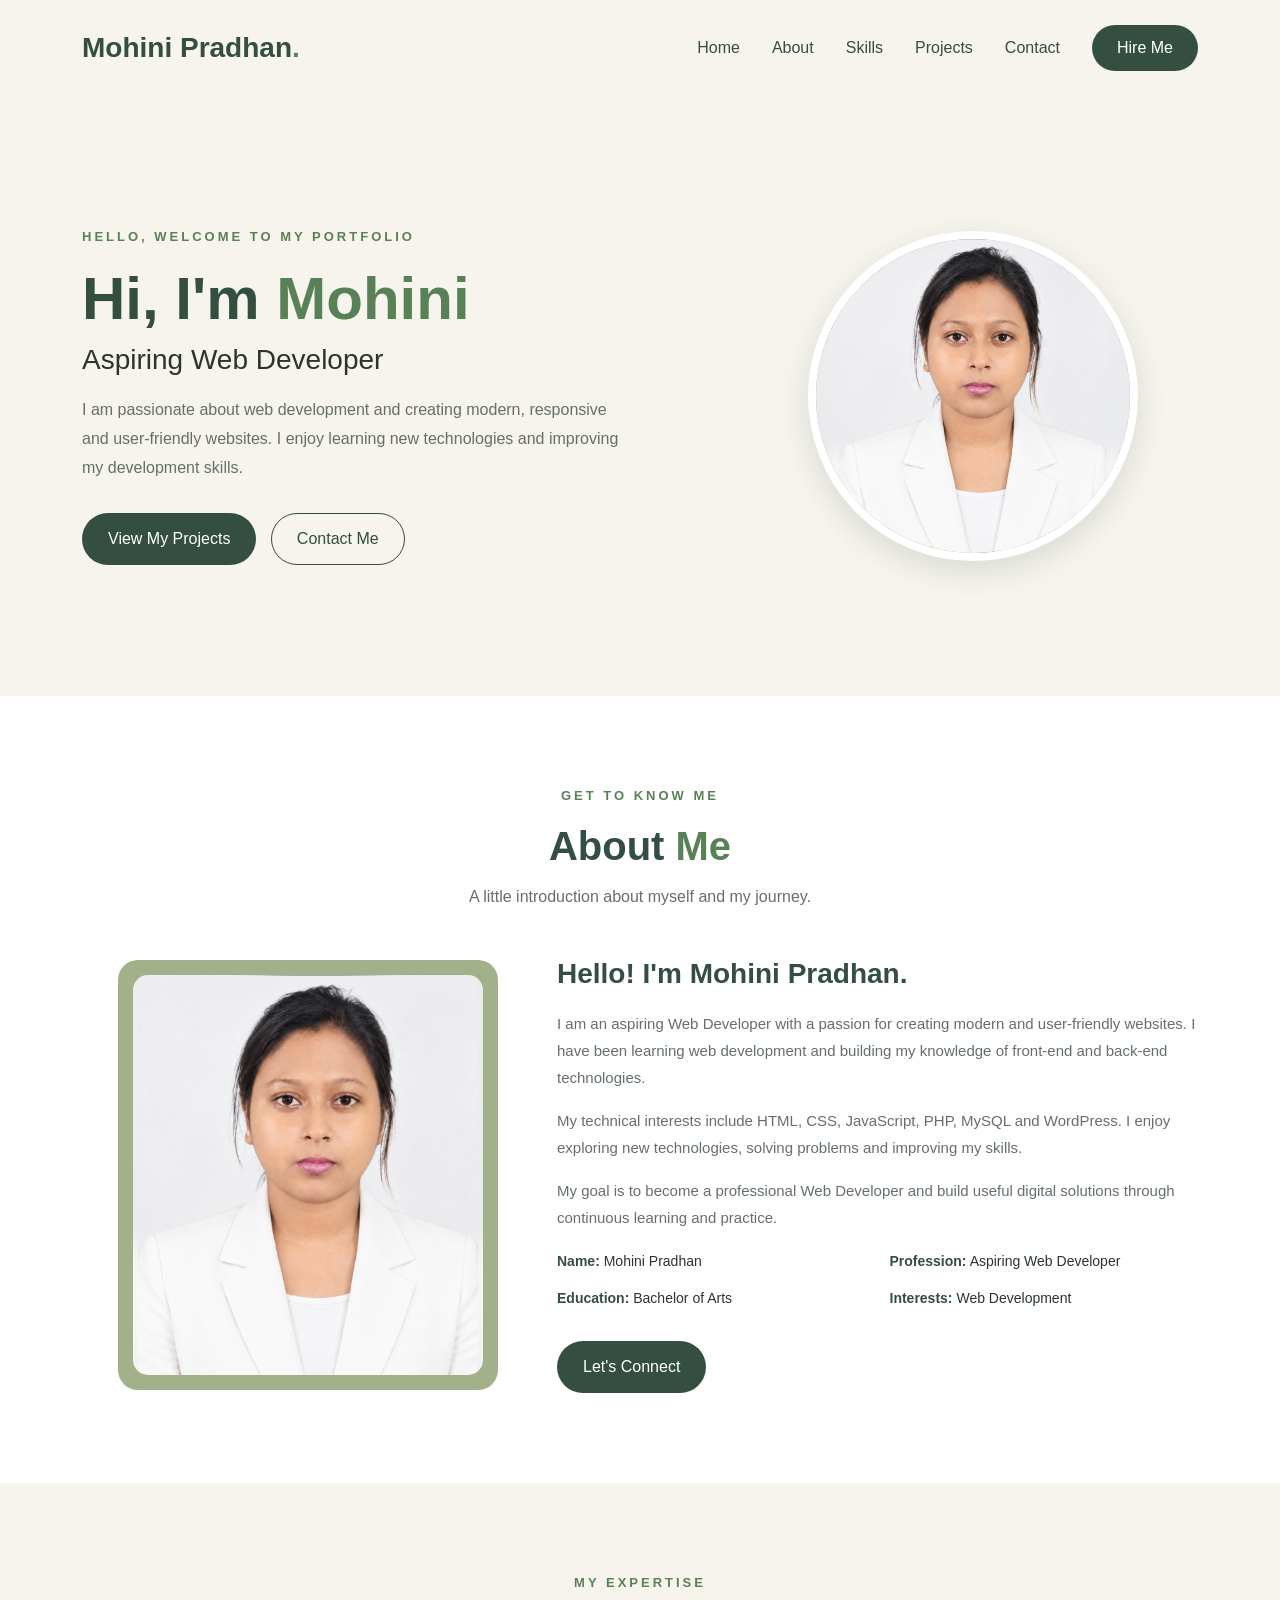
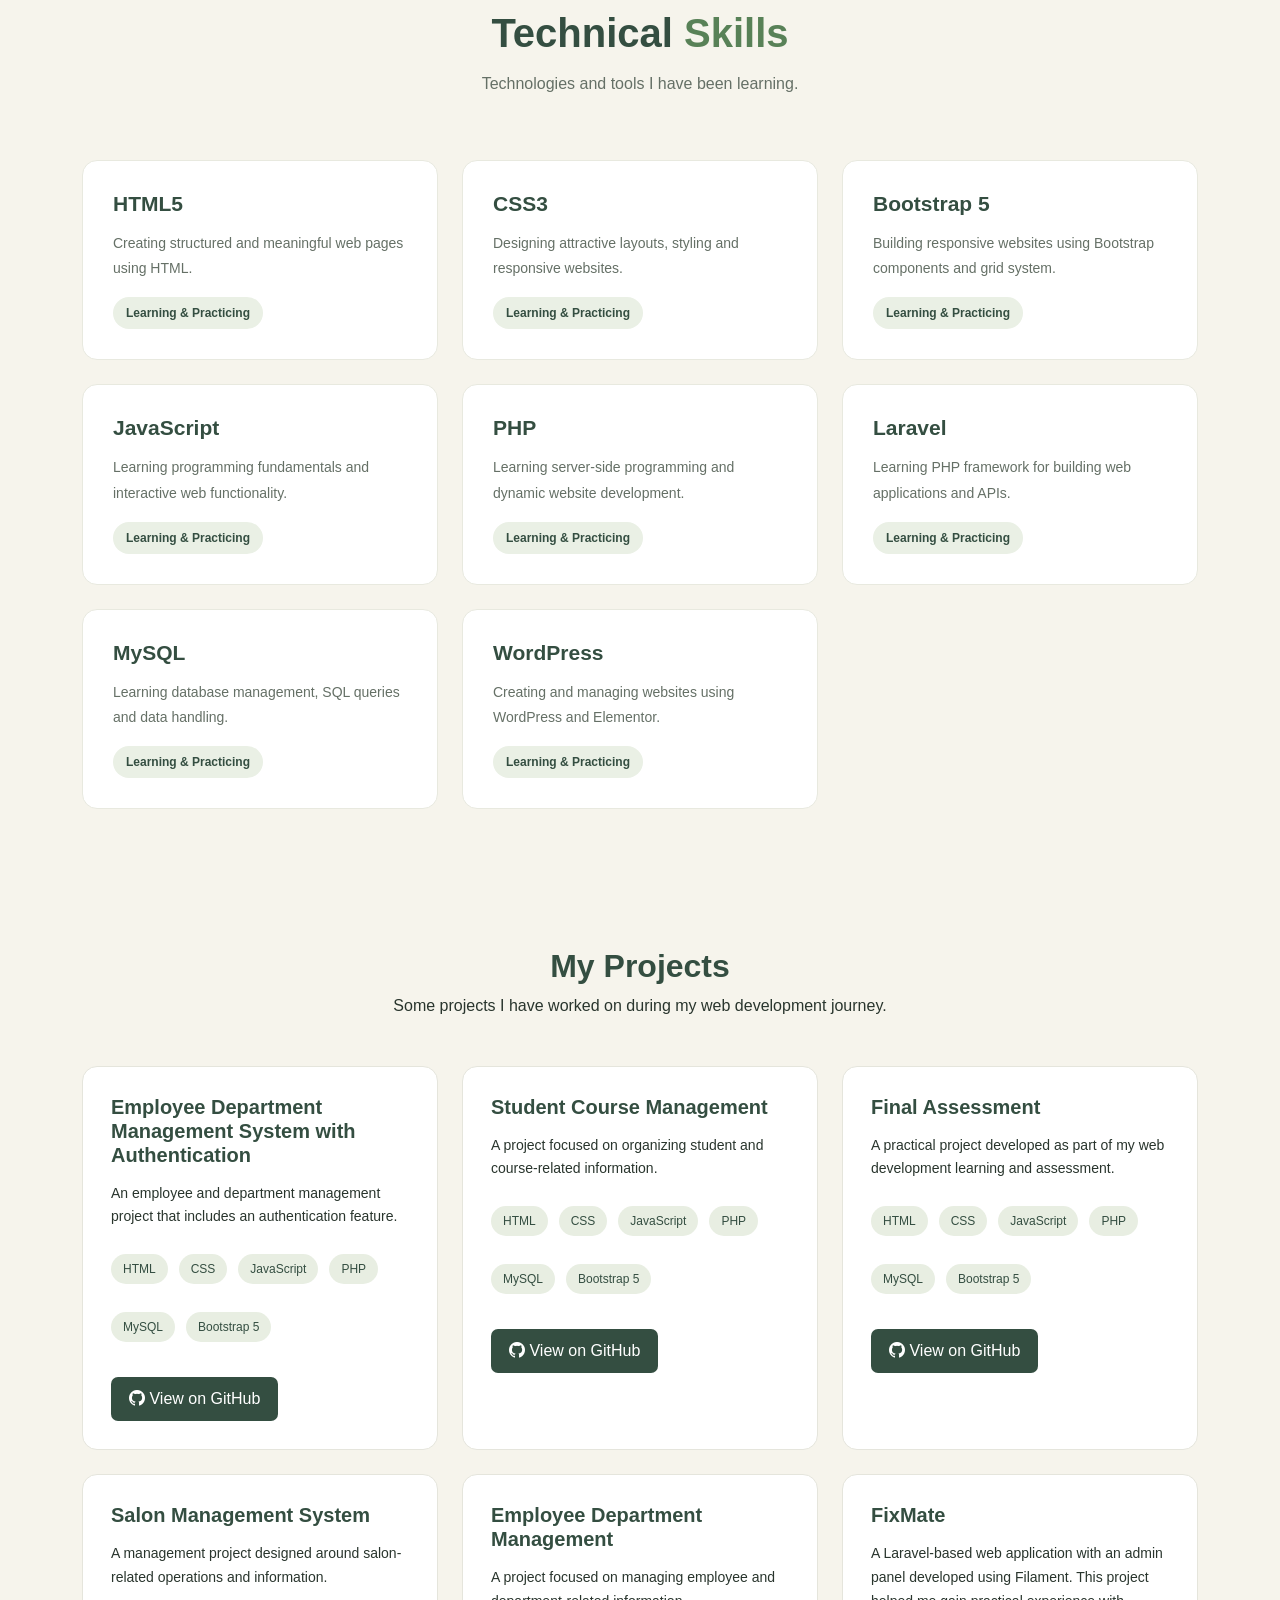
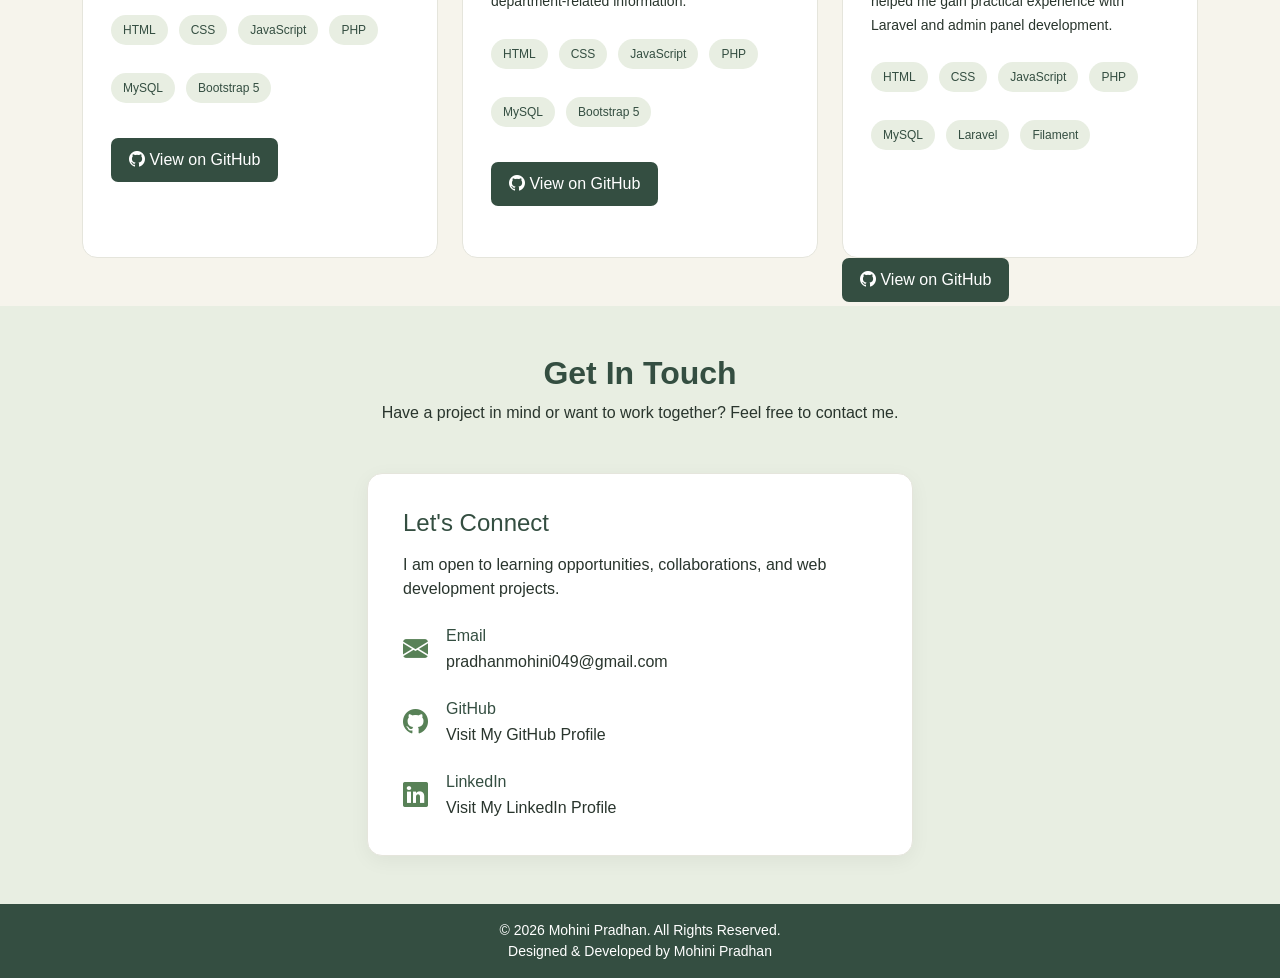
==== Mohini-Portfolio/index.html @ 72cde461 "Add files via upload" ====
<!DOCTYPE html>
<html lang="en">

    <head>
        <meta charset="UTF-8">
        <meta name="viewport" content="width=device-width, initial-scale=1.0">

        <title>Mohini | Web Developer Portfolio</title>

        <link rel="stylesheet" href="https://cdn.jsdelivr.net/npm/bootstrap-icons@1.11.3/font/bootstrap-icons.min.css">
        <link href="https://cdn.jsdelivr.net/npm/bootstrap@5.3.3/dist/css/bootstrap.min.css" rel="stylesheet">
        <link rel="stylesheet" href="style.css">
    </head>

    <body>        
        <!-- Navigation Bar -->
        <nav class="navbar navbar-expand-lg">
            <div class="container">

                <a class="navbar-brand fw-bold" href="#">
                    Mohini Pradhan<span>.</span>
                </a>

                <button class="navbar-toggler" type="button"
                    data-bs-toggle="collapse"
                    data-bs-target="#mainNavbar">

                    <span class="navbar-toggler-icon"></span>
                </button>

                <div class="collapse navbar-collapse" id="mainNavbar">

                    <ul class="navbar-nav ms-auto align-items-lg-center">

                        <li class="nav-item">
                            <a class="nav-link" href="#home">Home</a>
                        </li>

                        <li class="nav-item">
                            <a class="nav-link" href="#about">About</a>
                        </li>

                        <li class="nav-item">
                            <a class="nav-link" href="#skills">Skills</a>
                        </li>

                        <li class="nav-item">
                            <a class="nav-link" href="#projects">Projects</a>
                        </li>

                        <li class="nav-item">
                            <a class="nav-link" href="#contact">Contact</a>
                        </li>

                        <li class="nav-item ms-lg-3">
                            <a href="#contact" class="btn contact-btn">
                                Hire Me
                            </a>
                        </li>

                    </ul>
                </div>
            </div>
        </nav>
        <!-- Home Section -->
        <section class="hero-section" id="home">

            <div class="container">
                <div class="row align-items-center">

                    <!-- Left Content -->
                    <div class="col-lg-7 hero-content">

                        <p class="hero-subtitle">
                            HELLO, WELCOME TO MY PORTFOLIO
                        </p>

                        <h1>
                            Hi, I'm <span>Mohini</span>
                        </h1>

                        <h2>Aspiring Web Developer</h2>

                        <p class="hero-description">
                            I am passionate about web development
                            and creating modern, responsive and
                            user-friendly websites.

                            I enjoy learning new technologies
                            and improving my development skills.
                        </p>

                        <div class="hero-buttons">

                            <a href="#projects" class="btn primary-btn">
                                View My Projects
                            </a>

                            <a href="#contact" class="btn secondary-btn">
                                Contact Me
                            </a>

                        </div>

                    </div>
                    <!-- Right Profile Image -->
                    <div class="col-lg-5 text-center">

                        <div class="profile-image-wrapper">

                            <img src="image/profile.jpg"
                                alt="Mohini's Profile Photo"
                                class="profile-image">

                        </div>

                    </div>

                </div>
            </div>

        </section>


        <!-- About Me Section -->
        <section class="about-section" id="about">

            <div class="container">

                <!-- Section Heading -->
                <div class="section-heading text-center">

                    <p class="section-subtitle">GET TO KNOW ME</p>

                    <h2>About <span>Me</span></h2>

                    <p>
                        A little introduction about myself and my journey.
                    </p>

                </div>


                <div class="row align-items-center mt-5">

                    <!-- About Image -->
                    <div class="col-lg-5 mb-4 mb-lg-0">

                        <div class="about-image-box">

                            <img src="image/profile.jpg"
                                alt="Mohini"
                                class="img-fluid about-image">

                        </div>

                    </div>


                    <!-- About Content -->
                    <div class="col-lg-7">

                        <h3>Hello! I'm Mohini Pradhan.</h3>

                        <p class="about-description">

                            I am an aspiring Web Developer with a passion
                            for creating modern and user-friendly websites.

                            I have been learning web development and
                            building my knowledge of front-end and
                            back-end technologies.

                        </p>

                        <p class="about-description">

                            My technical interests include HTML, CSS,
                            JavaScript, PHP, MySQL and WordPress.

                            I enjoy exploring new technologies,
                            solving problems and improving my skills.

                        </p>

                        <p class="about-description">

                            My goal is to become a professional Web
                            Developer and build useful digital solutions
                            through continuous learning and practice.

                        </p>


                        <!-- Personal Information -->
                        <div class="row personal-info">

                            <div class="col-sm-6">
                                <p><strong>Name:</strong> Mohini Pradhan</p>
                            </div>

                            <div class="col-sm-6">
                                <p><strong>Profession:</strong> Aspiring Web Developer</p>
                            </div>

                            <div class="col-sm-6">
                                <p><strong>Education:</strong> Bachelor of Arts</p>
                            </div>

                            <div class="col-sm-6">
                                <p><strong>Interests:</strong> Web Development</p>
                            </div>

                        </div>

                        <a href="#contact" class="btn primary-btn mt-3">
                            Let's Connect
                        </a>

                    </div>

                </div>

            </div>

        </section>


        <!-- Skills Section -->
        <section class="skills-section" id="skills">

            <div class="container">

                <div class="section-heading text-center">

                    <p class="section-subtitle">MY EXPERTISE</p>

                    <h2>Technical <span>Skills</span></h2>

                    <p>
                        Technologies and tools I have been learning.
                    </p>

                </div>


                <div class="row g-4 mt-4">

                    <!-- HTML -->
                    <div class="col-md-6 col-lg-4">

                        <div class="skill-card">

                            <h4>HTML5</h4>

                            <p>
                                Creating structured and meaningful
                                web pages using HTML.
                            </p>

                            <span class="skill-level">Learning & Practicing</span>

                        </div>

                    </div>


                    <!-- CSS -->
                    <div class="col-md-6 col-lg-4">

                        <div class="skill-card">

                            <h4>CSS3</h4>

                            <p>
                                Designing attractive layouts,
                                styling and responsive websites.
                            </p>

                            <span class="skill-level">Learning & Practicing</span>

                        </div>

                    </div>


                    <!-- Bootstrap -->
                    <div class="col-md-6 col-lg-4">

                        <div class="skill-card">

                            <h4>Bootstrap 5</h4>

                            <p>
                                Building responsive websites using
                                Bootstrap components and grid system.
                            </p>

                            <span class="skill-level">Learning & Practicing</span>

                        </div>

                    </div>


                    <!-- JavaScript -->
                    <div class="col-md-6 col-lg-4">

                        <div class="skill-card">

                            <h4>JavaScript</h4>

                            <p>
                                Learning programming fundamentals
                                and interactive web functionality.
                            </p>

                            <span class="skill-level">Learning & Practicing</span>

                        </div>

                    </div>


                    <!-- PHP -->
                    <div class="col-md-6 col-lg-4">

                        <div class="skill-card">

                            <h4>PHP</h4>

                            <p>
                                Learning server-side programming
                                and dynamic website development.
                            </p>

                            <span class="skill-level">Learning & Practicing</span>

                        </div>

                    </div>

                    <div class="col-md-6 col-lg-4">

                        <div class="skill-card">

                            <h4>Laravel</h4>

                            <p>
                                Learning PHP framework for building
                                web applications and APIs.
                            </p>

                            <span class="skill-level">Learning & Practicing</span>

                        </div>

                    </div>


                    <!-- MySQL -->
                    <div class="col-md-6 col-lg-4">

                        <div class="skill-card">

                            <h4>MySQL</h4>

                            <p>
                                Learning database management,
                                SQL queries and data handling.
                            </p>

                            <span class="skill-level">Learning & Practicing</span>

                        </div>

                    </div>


                    <!-- WordPress -->
                    <div class="col-md-6 col-lg-4">

                        <div class="skill-card">

                            <h4>WordPress</h4>

                            <p>
                                Creating and managing websites
                                using WordPress and Elementor.
                            </p>

                            <span class="skill-level">Learning & Practicing</span>

                        </div>

                    </div>

                </div>

            </div>

        </section>
        
        <!-- Projects Section -->
        <section id="projects" class="projects-section py-5">
            <div class="container">

                <div class="text-center mb-5">
                    <h2>My Projects</h2>
                    <p>Some projects I have worked on during my web development journey.</p>
                </div>

                <div class="row g-4">

                    <!-- Project 1 -->
                    <div class="col-lg-4 col-md-6">
                        <div class="project-card">
                            <h4>Employee Department Management System with Authentication</h4>
                            <p>
                                An employee and department management project
                                that includes an authentication feature.
                            </p>
                            <div class="project-tags">
                                <span>HTML</span>
                                <span>CSS</span>
                                <span>JavaScript</span>
                                <span>PHP</span>
                                <span>MySQL</span>
                                <span>Bootstrap 5</span>
                            </div>
                            <a href="https://github.com/Mohini-Pradhan/My-Projects/tree/main/Employee-Department-Management-System-with-Authentication"
                            target="_blank" rel="noopener noreferrer"
                            class="github-btn">
                                <i class="bi bi-github"></i> View on GitHub
                            </a>
                        </div>
                    </div>

                    <!-- Project 2 -->
                    <div class="col-lg-4 col-md-6">
                        <div class="project-card">
                            <h4>Student Course Management</h4>
                            <p>
                                A project focused on organizing student
                                and course-related information.
                            </p>
                            <div class="project-tags">
                                <span>HTML</span>
                                <span>CSS</span>
                                <span>JavaScript</span>
                                <span>PHP</span>
                                <span>MySQL</span>
                                <span>Bootstrap 5</span>
                            </div>
                            <a href="https://github.com/Mohini-Pradhan/My-Projects/tree/main/student_course_management"
                            target="_blank" rel="noopener noreferrer"
                            class="github-btn">
                                <i class="bi bi-github"></i> View on GitHub
                            </a>
                        </div>
                    </div>                    

                    <!-- Project 3 -->
                    <div class="col-lg-4 col-md-6">
                        <div class="project-card">
                            <h4>Final Assessment</h4>
                            <p>
                                A practical project developed as part of
                                my web development learning and assessment.
                            </p>
                            <div class="project-tags">
                                <span>HTML</span>
                                <span>CSS</span>
                                <span>JavaScript</span>
                                <span>PHP</span>
                                <span>MySQL</span>
                                <span>Bootstrap 5</span>
                            </div>
                            <a href="https://github.com/Mohini-Pradhan/My-Projects/tree/main/final-assessment"
                            target="_blank" rel="noopener noreferrer"
                            class="github-btn">
                                <i class="bi bi-github"></i> View on GitHub
                            </a>
                        </div>
                    </div>

                    <!-- Project 4 -->
                    <div class="col-lg-4 col-md-6">
                        <div class="project-card">
                            <h4>Salon Management System</h4>
                            <p>
                                A management project designed around
                                salon-related operations and information.
                            </p>
                            <div class="project-tags">
                                <span>HTML</span>
                                <span>CSS</span>
                                <span>JavaScript</span>
                                <span>PHP</span>
                                <span>MySQL</span>
                                <span>Bootstrap 5</span>
                            </div>
                            <a href="https://github.com/Mohini-Pradhan/My-Projects/tree/main/salon-management"
                            target="_blank" rel="noopener noreferrer"
                            class="github-btn">
                                <i class="bi bi-github"></i> View on GitHub
                            </a>
                        </div>
                    </div>

                    <!-- Project 5 -->
                    <div class="col-lg-4 col-md-6">
                        <div class="project-card">
                            <h4>Employee Department Management</h4>
                            <p>
                                A project focused on managing employee and
                                department-related information.
                            </p>
                            <div class="project-tags">
                                <span>HTML</span>
                                <span>CSS</span>
                                <span>JavaScript</span>
                                <span>PHP</span>
                                <span>MySQL</span>
                                <span>Bootstrap 5</span>
                            </div>
                            <a href="https://github.com/Mohini-Pradhan/My-Projects/tree/main/employee_department_management"
                            target="_blank" rel="noopener noreferrer"
                            class="github-btn">
                                <i class="bi bi-github"></i> View on GitHub
                            </a>
                        </div>
                    </div>

                    <!-- Project 6 -->
                    <div class="col-lg-4 col-md-6">
                        <div class="project-card">
                            <h4>FixMate</h4>
                            <p>
                                A Laravel-based web application with an admin panel
                                developed using Filament. This project helped me
                                gain practical experience with Laravel and admin
                                panel development.
                            </p>
                            <div class="project-tags">
                                <span>HTML</span>
                                <span>CSS</span>
                                <span>JavaScript</span>
                                <span>PHP</span>
                                <span>MySQL</span>
                                <span>Laravel</span>
                                <span>Filament</span>
                            </div>
                            </div>
                            <a href="https://github.com/Mohini-Pradhan/FixMate"
                            target="_blank" rel="noopener noreferrer"
                            class="github-btn">
                                <i class="bi bi-github"></i> View on GitHub
                            </a>
                        </div>
                    </div>

                </div>
            </div>
        </section>

        <!-- Contact Section -->
        <section id="contact" class="contact-section py-5">

            <div class="container">

                <div class="text-center mb-5">
                    <h2>Get In Touch</h2>
                    <p>
                        Have a project in mind or want to work together?
                        Feel free to contact me.
                    </p>
                </div>

                <div class="row justify-content-center">

                    <div class="col-lg-6 col-md-8">

                        <div class="contact-card">

                            <h4>Let's Connect</h4>

                            <p>
                                I am open to learning opportunities,
                                collaborations, and web development projects.
                            </p>

                            <!-- Email -->
                            <div class="contact-item">
                                <i class="bi bi-envelope-fill"></i>
                                <div>
                                    <h6>Email</h6>
                                    <a href="https://mail.google.com/mail/?view=cm&fs=1&to=pradhanmohini049@gmail.com" target="_blank">
                                        pradhanmohini049@gmail.com
                                    </a>
                                </div>
                            </div>  

                            <!-- GitHub -->
                            <div class="contact-item">
                                <i class="bi bi-github"></i>
                                <div>
                                    <h6>GitHub</h6>
                                    <a href="https://github.com/Mohini-Pradhan"
                                    target="_blank" rel="noopener noreferrer">
                                        Visit My GitHub Profile
                                    </a>
                                </div>
                            </div>

                            <!-- LinkedIn -->
                            <div class="contact-item">
                                <i class="bi bi-linkedin"></i>
                                <div>
                                    <h6>LinkedIn</h6>
                                    <a href="https://www.linkedin.com/in/mohini-pradhan-4b2a40250/"
                                    target="_blank" rel="noopener noreferrer">
                                        Visit My LinkedIn Profile
                                    </a>
                                </div>
                            </div>

                        </div>

                    </div>

                </div>
            </div>

        </section>

        
        <!-- Footer -->
        <footer class="footer-section text-center py-3">
            <p class="mb-0">
                © 2026 Mohini Pradhan. All Rights Reserved.
            </p>
            <p class="mb-0">
                Designed & Developed by Mohini Pradhan
            </p>
        </footer>

         <script src="https://cdn.jsdelivr.net/npm/bootstrap@5.3.3/dist/js/bootstrap.bundle.min.js"></script>
    </body>
</html>
---- Mohini-Portfolio/style.css ----
:root {
    --ivory: #F6F4EC;
    --sage: #A3B18A;
    --green: #588157;
    --forest: #344E41;
    --white: #FFFFFF;
    --text: #29352D;
}

* {
    margin: 0;
    padding: 0;
    box-sizing: border-box;
}

body {
    background-color: var(--ivory);
    color: var(--text);
    font-family: Arial, sans-serif;
}


/* Navbar */

.navbar {
    background-color: var(--ivory);
    padding: 22px 0;
}

.navbar-brand {
    color: var(--forest);
    font-size: 28px;
}

.navbar-brand span {
    color: var(--green);
}

.nav-link {
    color: var(--forest);
    font-weight: 500;
    margin: 0 8px;
}

.nav-link:hover {
    color: var(--green);
}

.contact-btn {
    background-color: var(--forest);
    color: white;
    border-radius: 30px;
    padding: 10px 24px;
}

.contact-btn:hover {
    background-color: var(--green);
    color: white;
}


/* Hero Section */

.hero-section {
    padding: 100px 0;
    min-height: 600px;
    display: flex;
    align-items: center;
}

.hero-subtitle {
    color: var(--green);
    letter-spacing: 3px;
    font-size: 13px;
    font-weight: bold;
}

.hero-content h1 {
    font-size: 60px;
    font-weight: 700;
    color: var(--forest);
}

.hero-content h1 span {
    color: var(--green);
}

.hero-content h2 {
    font-size: 28px;
    margin-bottom: 20px;
}

.hero-description {
    color: #657066;
    font-size: 16px;
    line-height: 1.8;
    max-width: 550px;
}


/* Hero Buttons */

.hero-buttons {
    margin-top: 30px;
}

.primary-btn {
    background-color: var(--forest);
    color: white;
    border-radius: 30px;
    padding: 13px 25px;
    margin-right: 10px;
}

.primary-btn:hover {
    background-color: var(--green);
    color: white;
}

.secondary-btn {
    border: 1px solid var(--forest);
    color: var(--forest);
    border-radius: 30px;
    padding: 13px 25px;
}

.secondary-btn:hover {
    background-color: var(--sage);
    color: var(--forest);
}


/* Profile Image */

.profile-image-wrapper {
    background-color: var(--sage);
    border-radius: 50%;
    width: 330px;
    height: 330px;
    margin: auto;
    overflow: hidden;
    border: 8px solid white;
    box-shadow: 0 10px 30px rgba(52, 78, 65, 0.15);
}

.profile-image {
    width: 100%;
    height: 100%;
    object-fit: cover;
}

@media (max-width: 991px) {

    .hero-section {
        padding: 60px 0;
        text-align: center;
    }

    .hero-content h1 {
        font-size: 42px;
    }

    .hero-description {
        margin: auto;
    }

    .profile-image-wrapper {
        margin-top: 50px;
        width: 260px;
        height: 260px;
    }
}


/* Common Section Heading */

.section-heading {
    margin-bottom: 40px;
}

.section-subtitle {
    color: var(--green);
    font-size: 13px;
    font-weight: bold;
    letter-spacing: 3px;
}

.section-heading h2 {
    color: var(--forest);
    font-size: 40px;
    font-weight: 700;
    margin-bottom: 15px;
}

.section-heading h2 span {
    color: var(--green);
}

.section-heading p:last-child {
    color: #657066;
}

.about-section {
    background-color: #FFFFFF;
    padding: 90px 0;
}

.about-image-box {
    background-color: var(--sage);
    padding: 15px;
    border-radius: 20px;
    max-width: 380px;
    margin: auto;
}

.about-image {
    width: 100%;
    height: 400px;
    object-fit: cover;
    border-radius: 15px;
}

.about-section h3 {
    color: var(--forest);
    font-size: 28px;
    font-weight: 700;
    margin-bottom: 20px;
}

.about-description {
    color: #657066;
    line-height: 1.8;
    font-size: 15px;
}

.personal-info {
    margin-top: 20px;
}

.personal-info p {
    color: var(--text);
    font-size: 14px;
}

.personal-info strong {
    color: var(--forest);
}


/* Skills Section */

.skills-section {
    background-color: var(--ivory);
    padding: 90px 0;
}


/* Skill Cards */

.skill-card {
    background-color: #FFFFFF;
    padding: 30px;
    height: 100%;
    border-radius: 15px;
    border: 1px solid #E8E9DF;
    transition: all 0.3s ease;
}

.skill-card:hover {
    transform: translateY(-8px);
    box-shadow: 0 10px 25px rgba(52, 78, 65, 0.10);
    border-color: var(--sage);
}

.skill-card h4 {
    color: var(--forest);
    font-size: 21px;
    font-weight: 700;
    margin-bottom: 15px;
}

.skill-card p {
    color: #657066;
    font-size: 14px;
    line-height: 1.8;
}

.skill-level {
    display: inline-block;
    background-color: #EAF0E5;
    color: var(--forest);
    padding: 7px 13px;
    border-radius: 20px;
    font-size: 12px;
    font-weight: 600;
}


/* Projects Section */

.projects-section {
    background-color: #FFFFFF;
    padding: 90px 0;
}

.project-card {
    background-color: var(--ivory);
    padding: 30px;
    border-radius: 15px;
    height: 100%;
    border: 1px solid #E8E9DF;
    transition: 0.3s ease;
}

.project-card:hover {
    transform: translateY(-7px);
    box-shadow: 0 10px 25px rgba(52, 78, 65, 0.10);
}

.project-card h4 {
    color: var(--forest);
    font-weight: 700;
}

.project-card p {
    color: #657066;
    line-height: 1.7;
    font-size: 14px;
}

.project-tags span {
    display: inline-block;
    background-color: #E5EBDD;
    color: var(--forest);
    padding: 6px 12px;
    border-radius: 20px;
    font-size: 12px;
    margin: 5px 3px 15px 0;
}

.github-btn {
    display: inline-block;
    background-color: var(--forest);
    color: white;
    padding: 10px 18px;
    text-decoration: none;
    border-radius: 25px;
    transition: 0.3s;
}

.github-btn:hover {
    background-color: var(--green);
    color: white;
}


/* Projects Section */
.projects-section {
    background-color: var(--ivory);
}

.projects-section h2 {
    color: var(--forest);
    font-weight: 700;
}

.project-card {
    height: 100%;
    padding: 28px;
    background-color: var(--white);
    border-radius: 15px;
    border: 1px solid #e5e5dc;
    transition: 0.3s ease;
}

.project-card:hover {
    transform: translateY(-7px);
    box-shadow: 0 10px 25px rgba(0, 0, 0, 0.08);
}

.project-card h4 {
    color: var(--forest);
    font-size: 20px;
    margin-bottom: 15px;
}

.project-card p {
    color: var(--text);
    line-height: 1.7;
}

.project-tags {
    display: flex;
    flex-wrap: wrap;
    gap: 8px;
    margin: 20px 0;
}

.project-tags span {
    background-color: #e8eee2;
    color: var(--forest);
    padding: 6px 12px;
    border-radius: 20px;
    font-size: 12px;
}

.github-btn {
    display: inline-block;
    background-color: var(--forest);
    color: white;
    padding: 10px 18px;
    border-radius: 7px;
    text-decoration: none;
    transition: 0.3s;
}

.github-btn:hover {
    background-color: var(--green);
    color: white;
}


/* Contact Section */
.contact-section {
    background-color: #e8eee2;
}

.contact-section h2 {
    color: var(--forest);
    font-weight: 700;
}

.contact-card {
    background-color: var(--white);
    padding: 35px;
    border-radius: 15px;
    border: 1px solid #e5e5dc;
    box-shadow: 0 5px 20px rgba(0, 0, 0, 0.05);
}

.contact-card h4 {
    color: var(--forest);
    margin-bottom: 15px;
}

.contact-item {
    display: flex;
    align-items: center;
    gap: 18px;
    margin-top: 25px;
}

.contact-item i {
    font-size: 25px;
    color: var(--green);
}

.contact-item h6 {
    color: var(--forest);
    margin-bottom: 5px;
}

.contact-item a {
    color: var(--text);
    text-decoration: none;
    word-break: break-word;
}

.contact-item a:hover {
    color: var(--green);
}

.footer-section {
    background-color: var(--forest);
    color: var(--white);
    font-size: 14px;
}
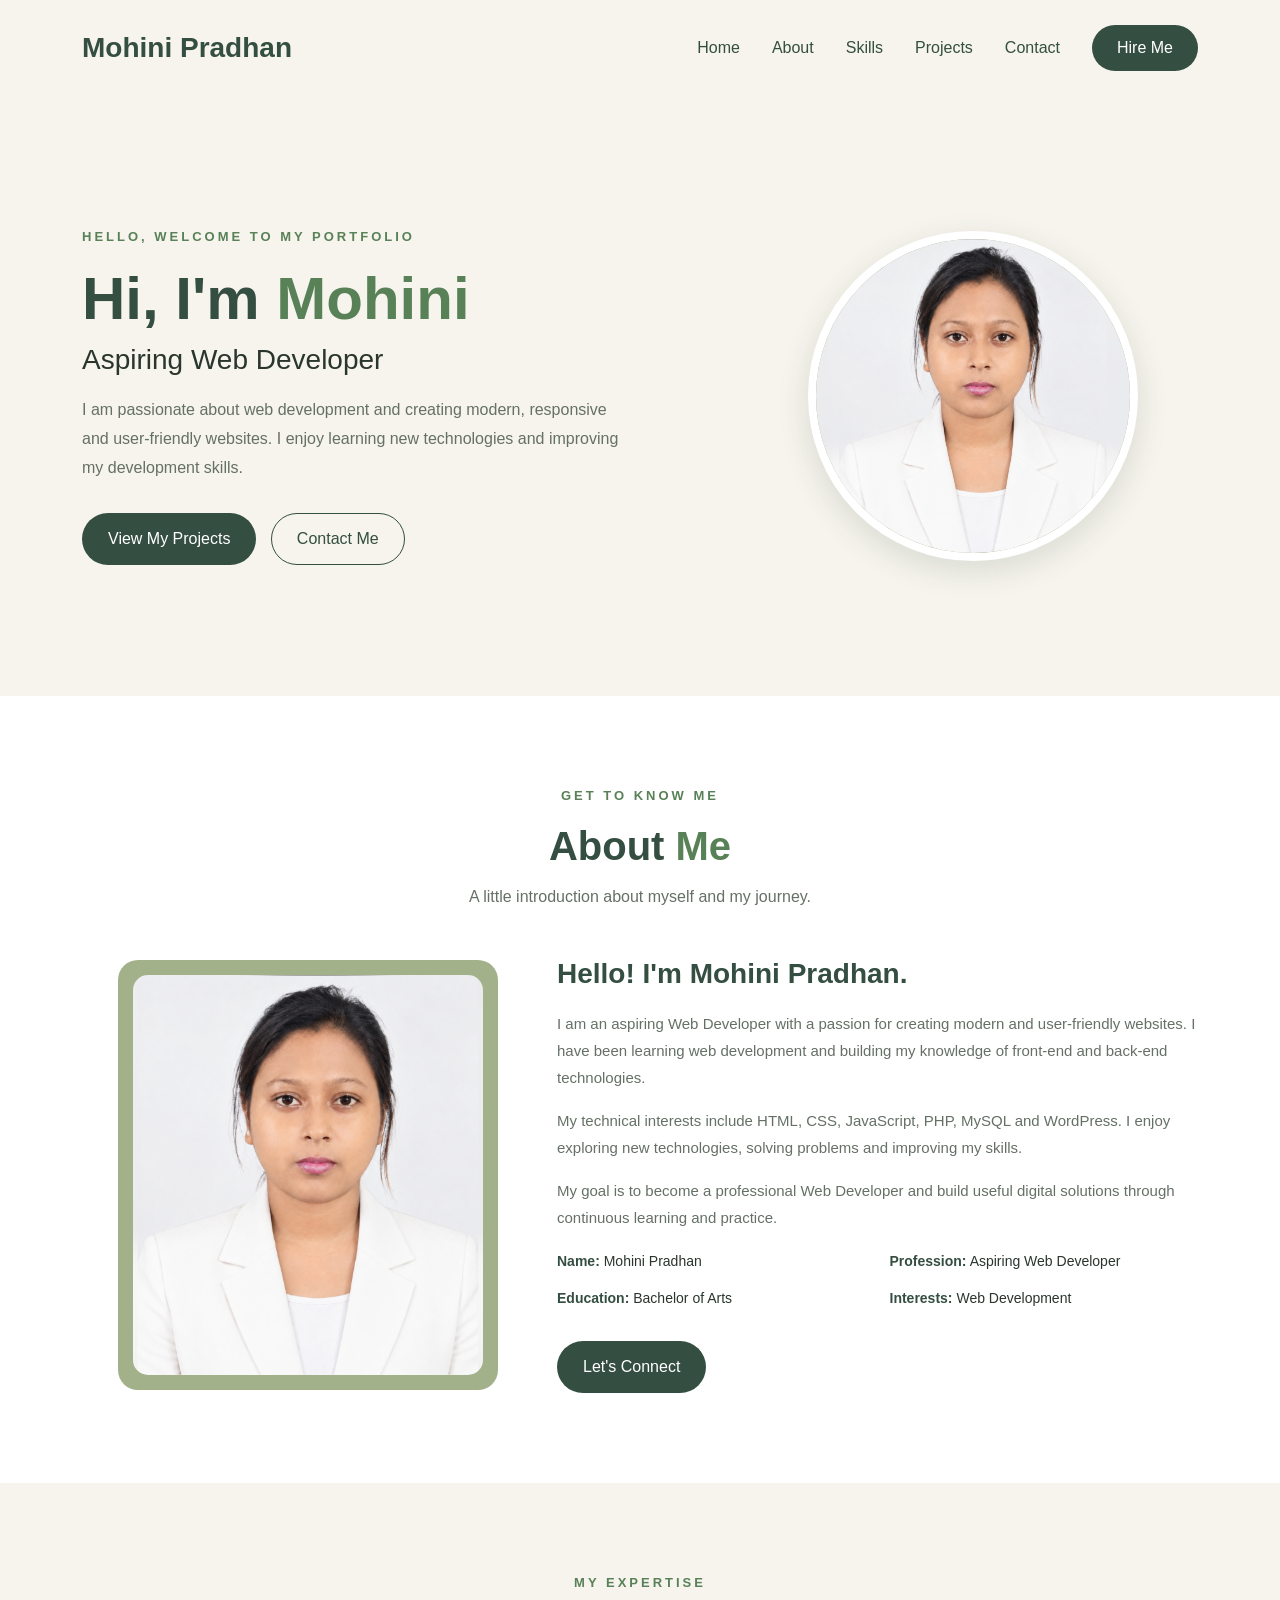
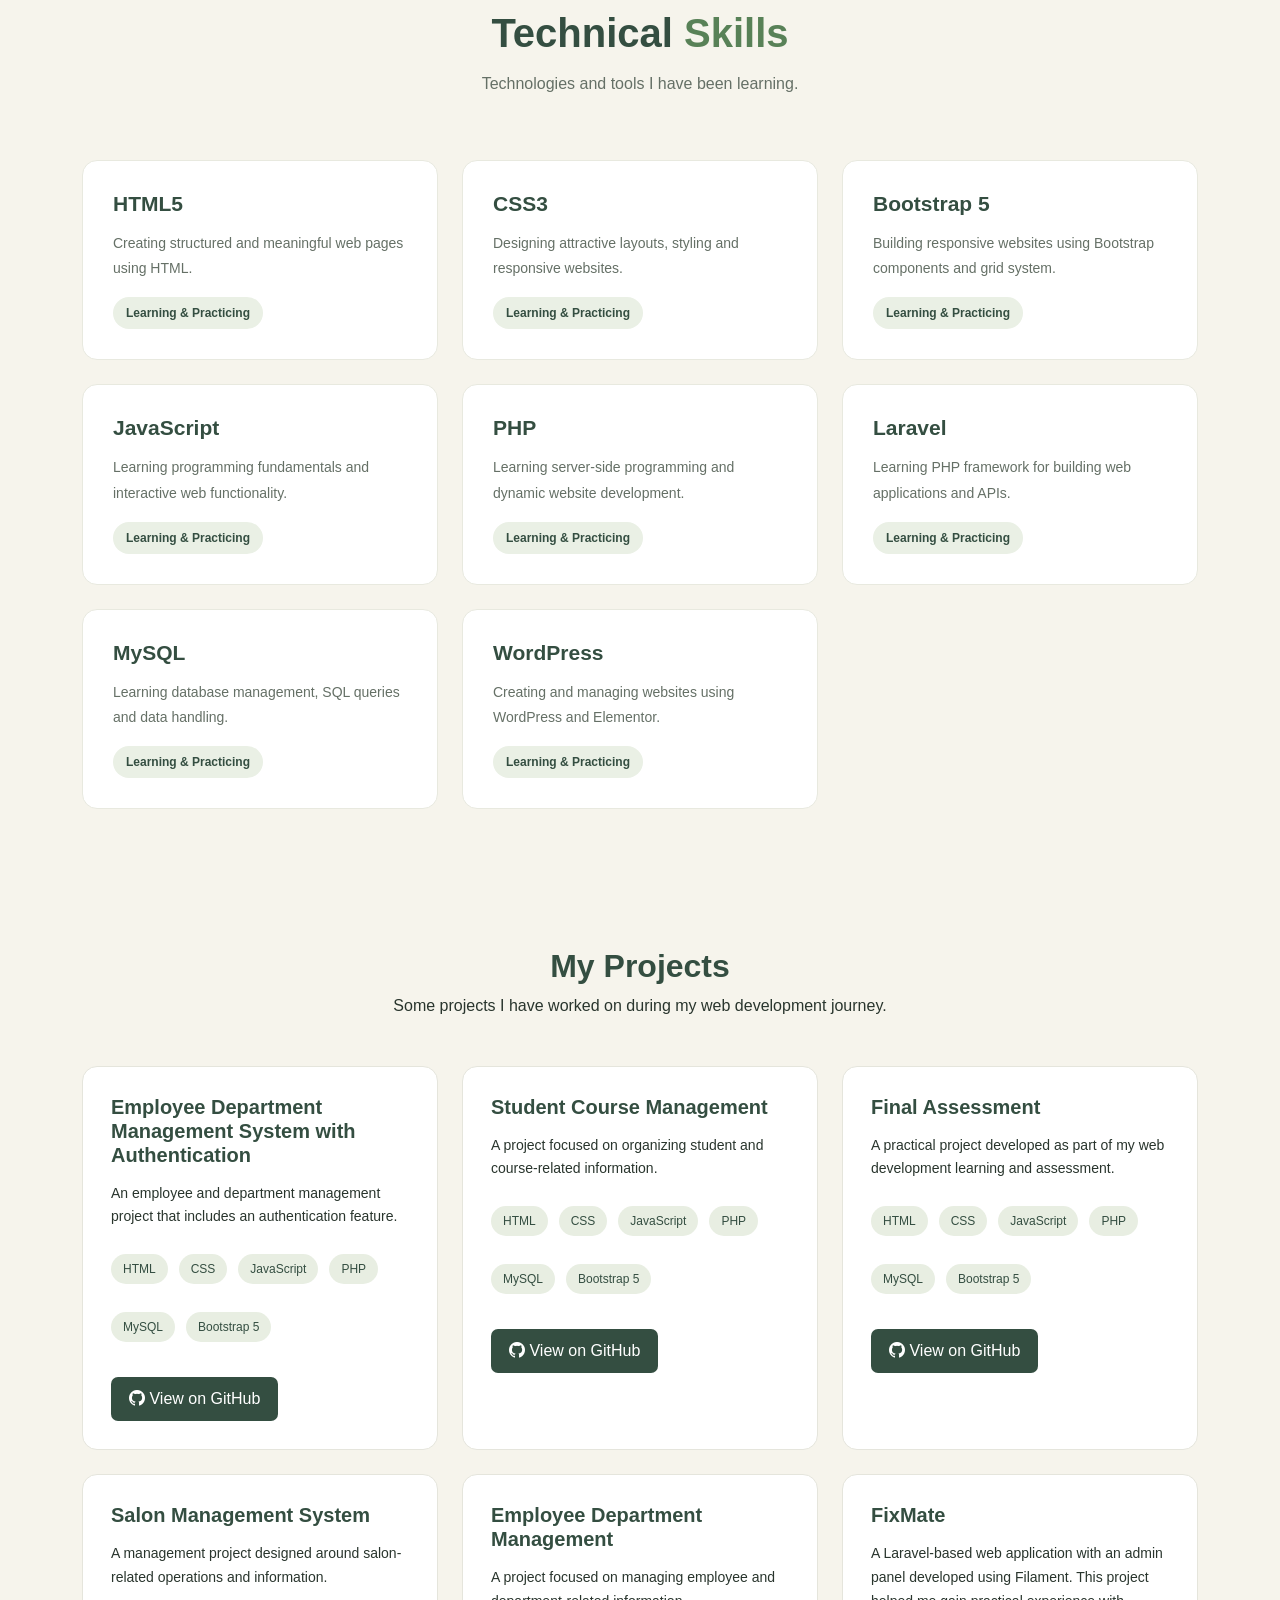
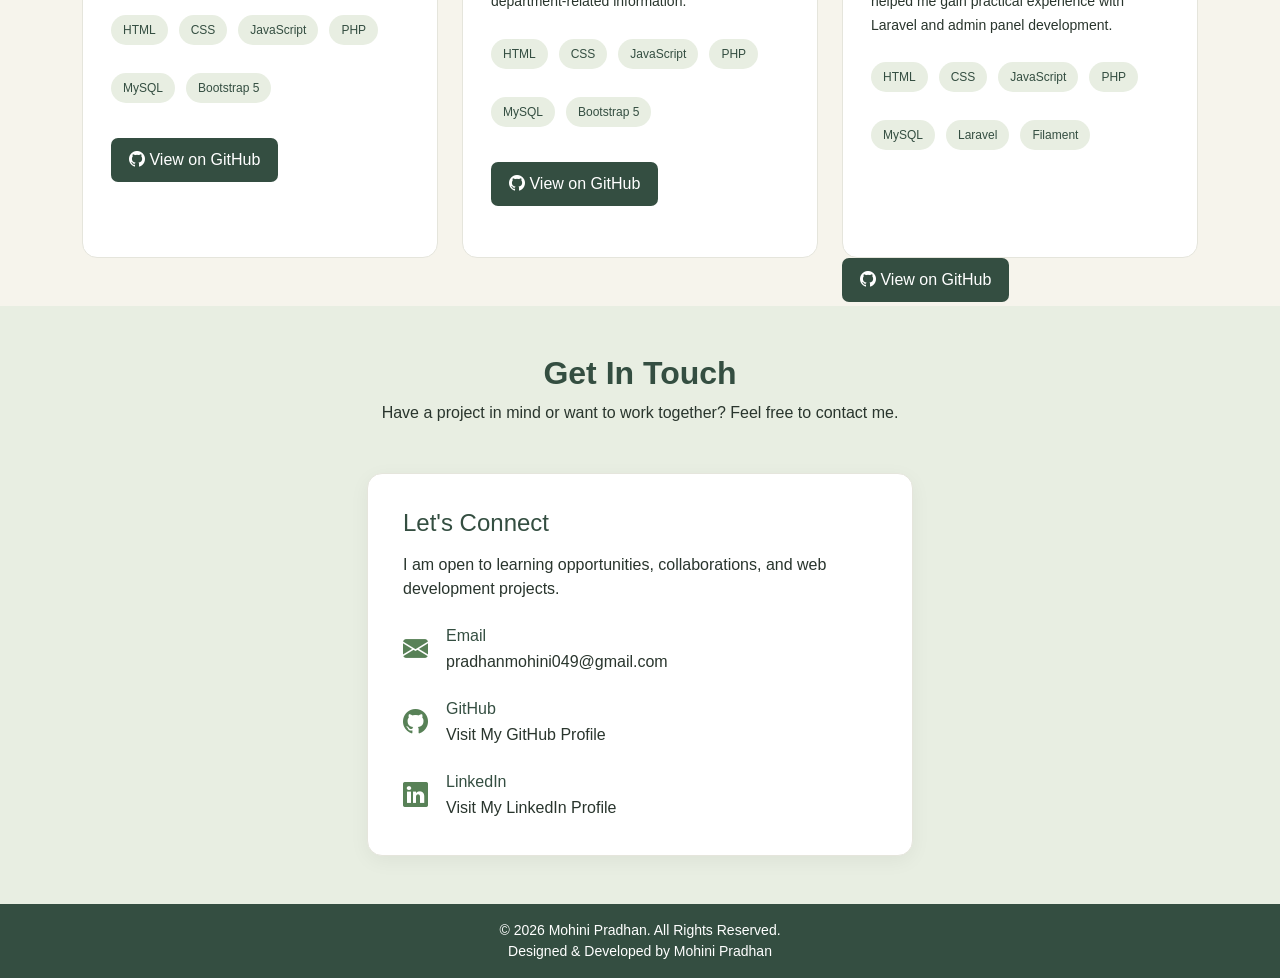
==== commit 7b31957c: "Update print statement from 'Hello' to 'Goodbye'" ====
--- a/Mohini-Portfolio/index.html
+++ b/Mohini-Portfolio/index.html
@@ -18,7 +18,7 @@
             <div class="container">
 
                 <a class="navbar-brand fw-bold" href="#">
-                    Mohini Pradhan<span>.</span>
+                    Mohini Pradhan<span></span>
                 </a>
 
                 <button class="navbar-toggler" type="button"
@@ -647,4 +647,4 @@
 
          <script src="https://cdn.jsdelivr.net/npm/bootstrap@5.3.3/dist/js/bootstrap.bundle.min.js"></script>
     </body>
-</html>+</html>
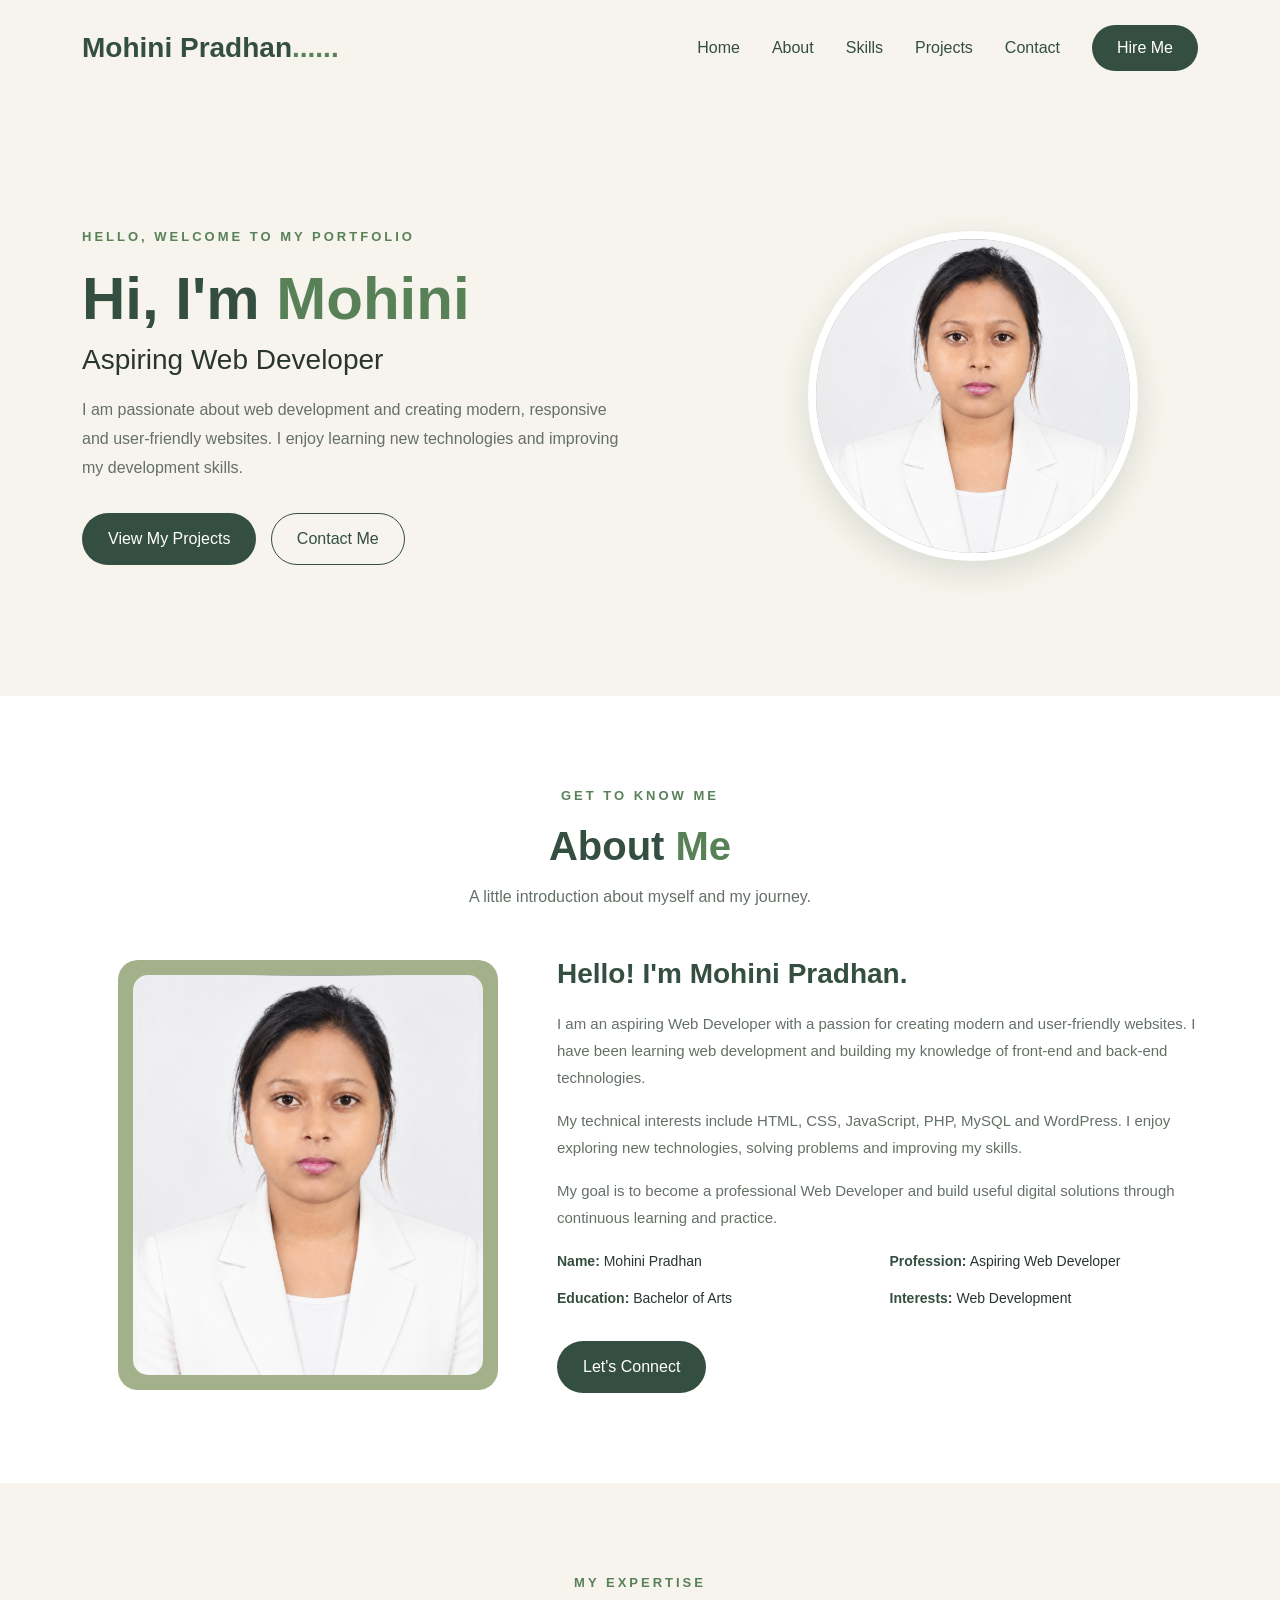
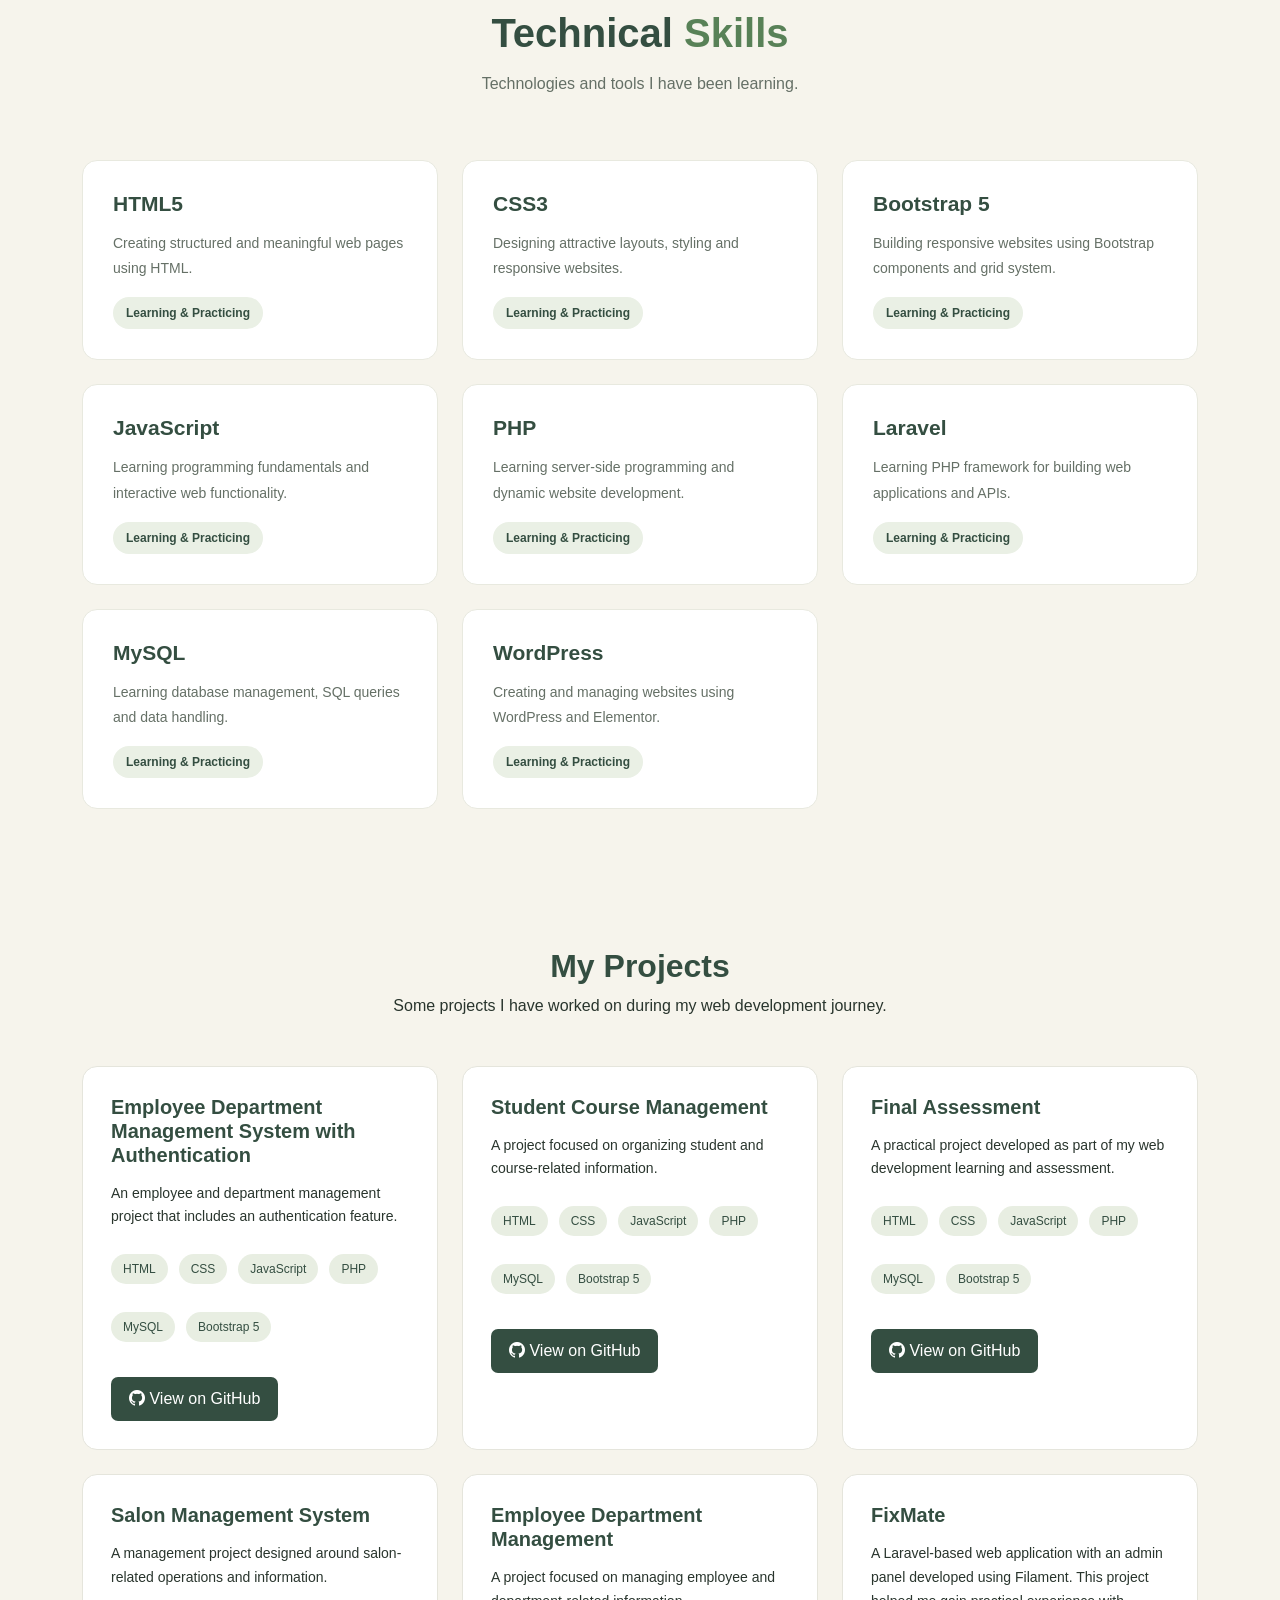
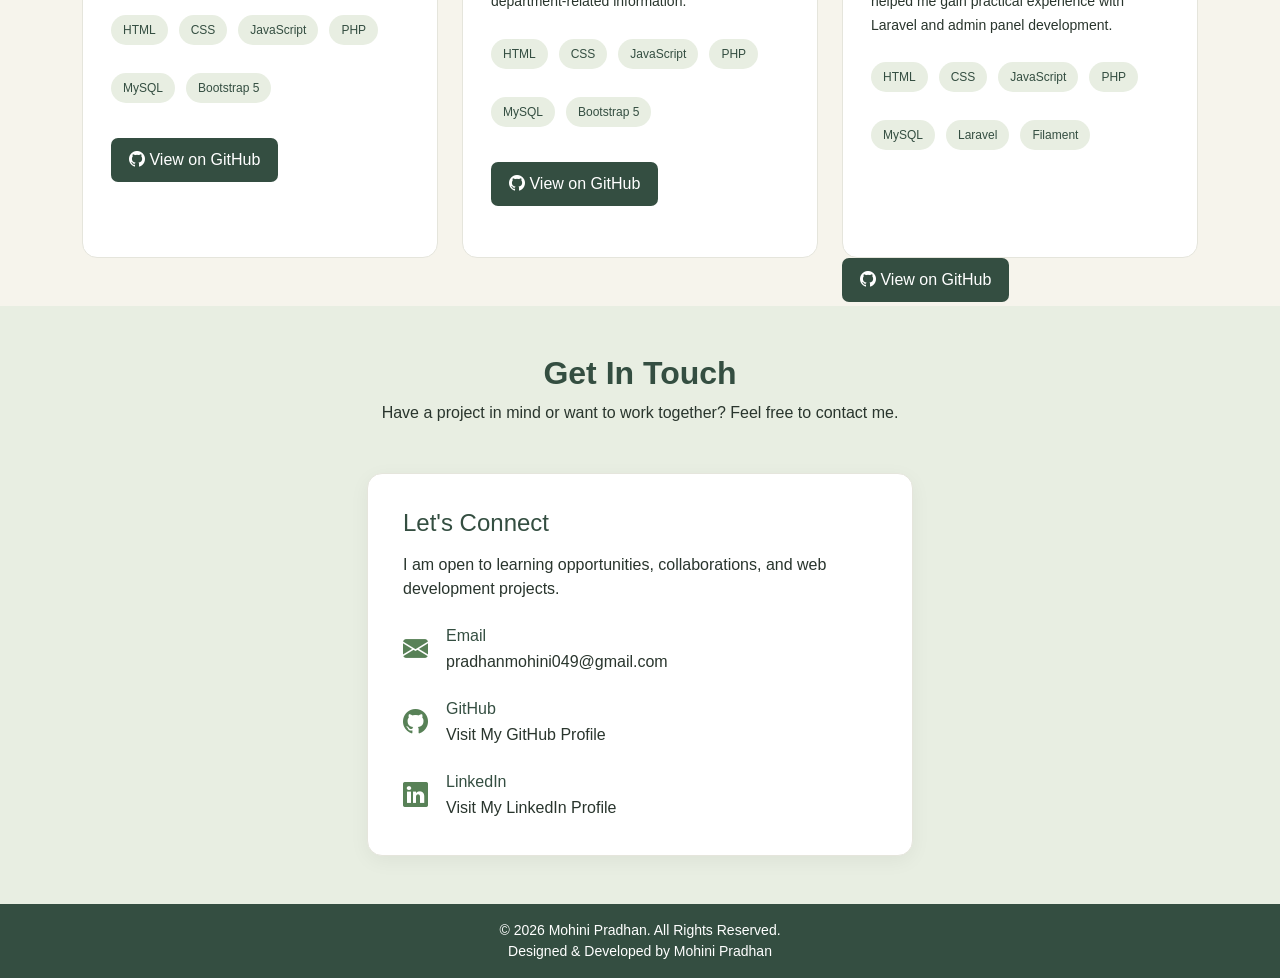
==== commit 3f9f54c4: "Update print statement from 'Hello' to 'Goodbye'" ====
--- a/Mohini-Portfolio/index.html
+++ b/Mohini-Portfolio/index.html
@@ -18,7 +18,7 @@
             <div class="container">
 
                 <a class="navbar-brand fw-bold" href="#">
-                    Mohini Pradhan<span></span>
+                    Mohini Pradhan<span>......</span>
                 </a>
 
                 <button class="navbar-toggler" type="button"
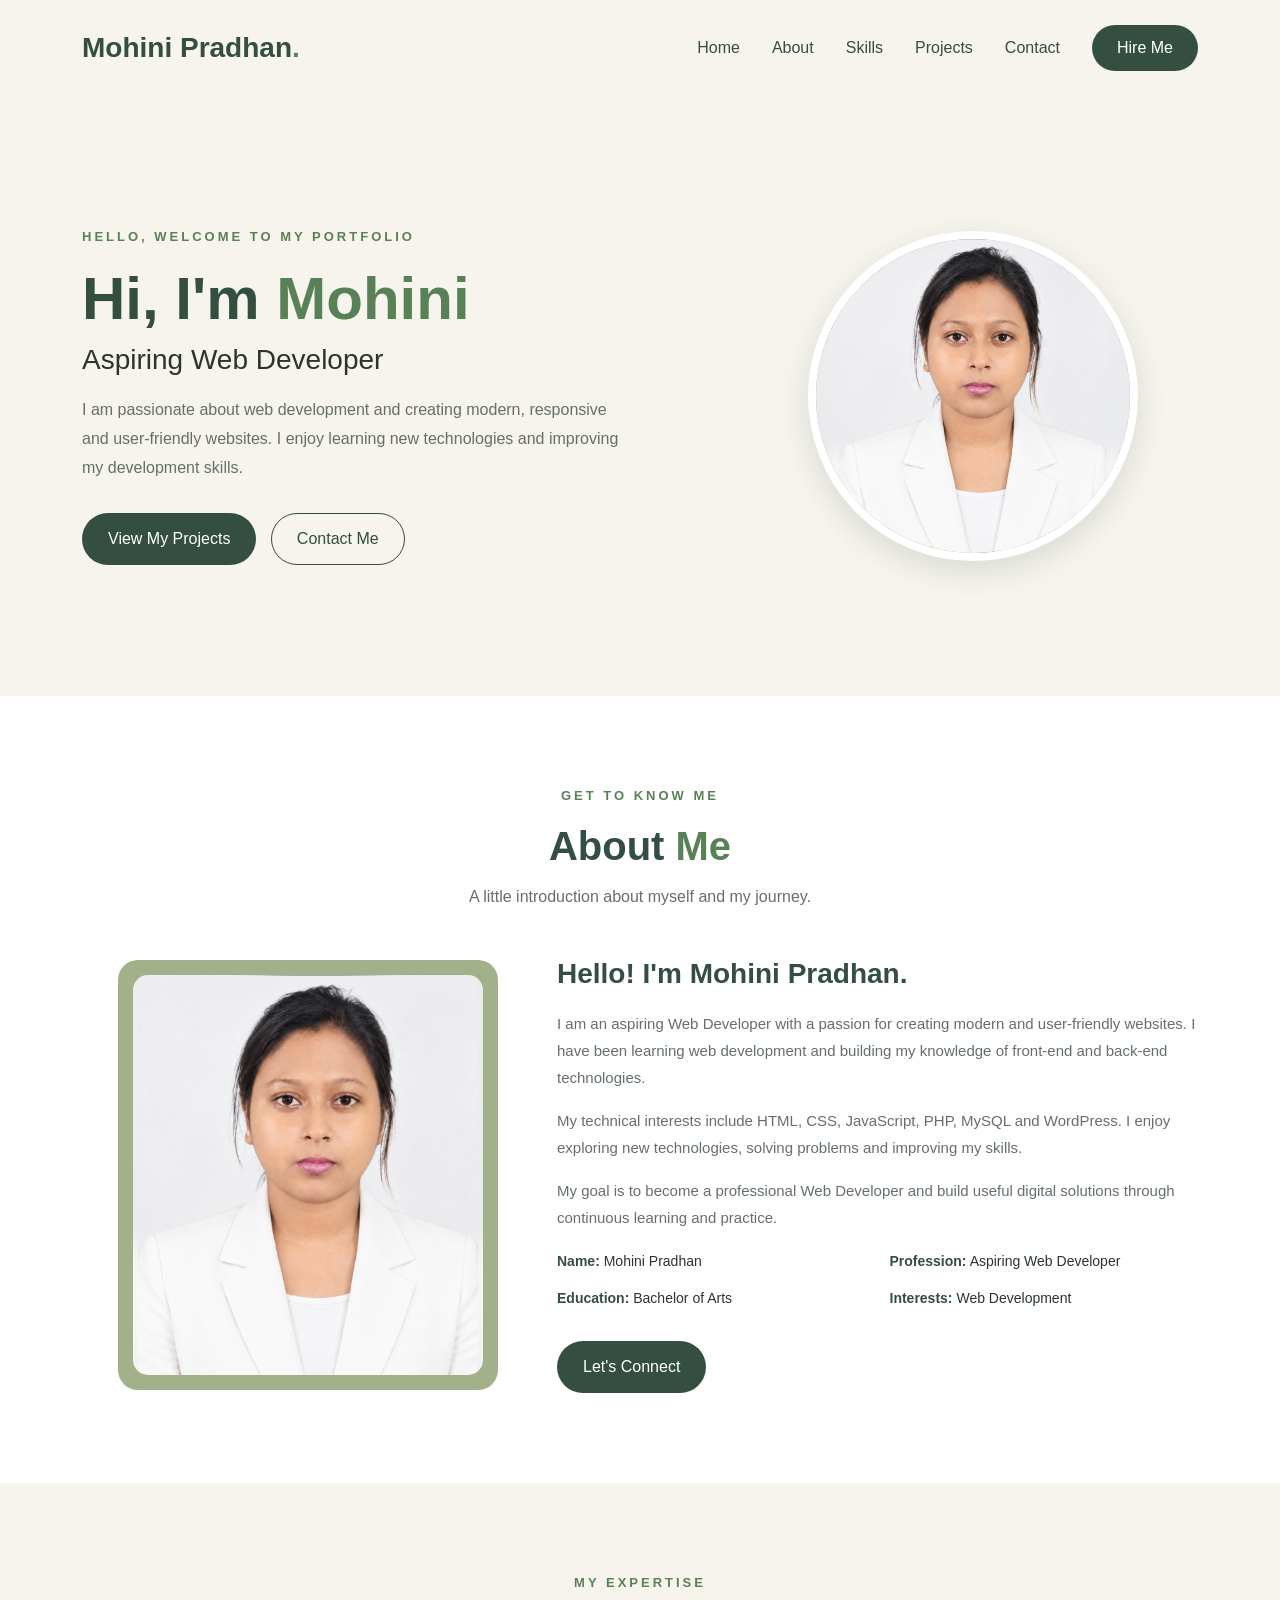
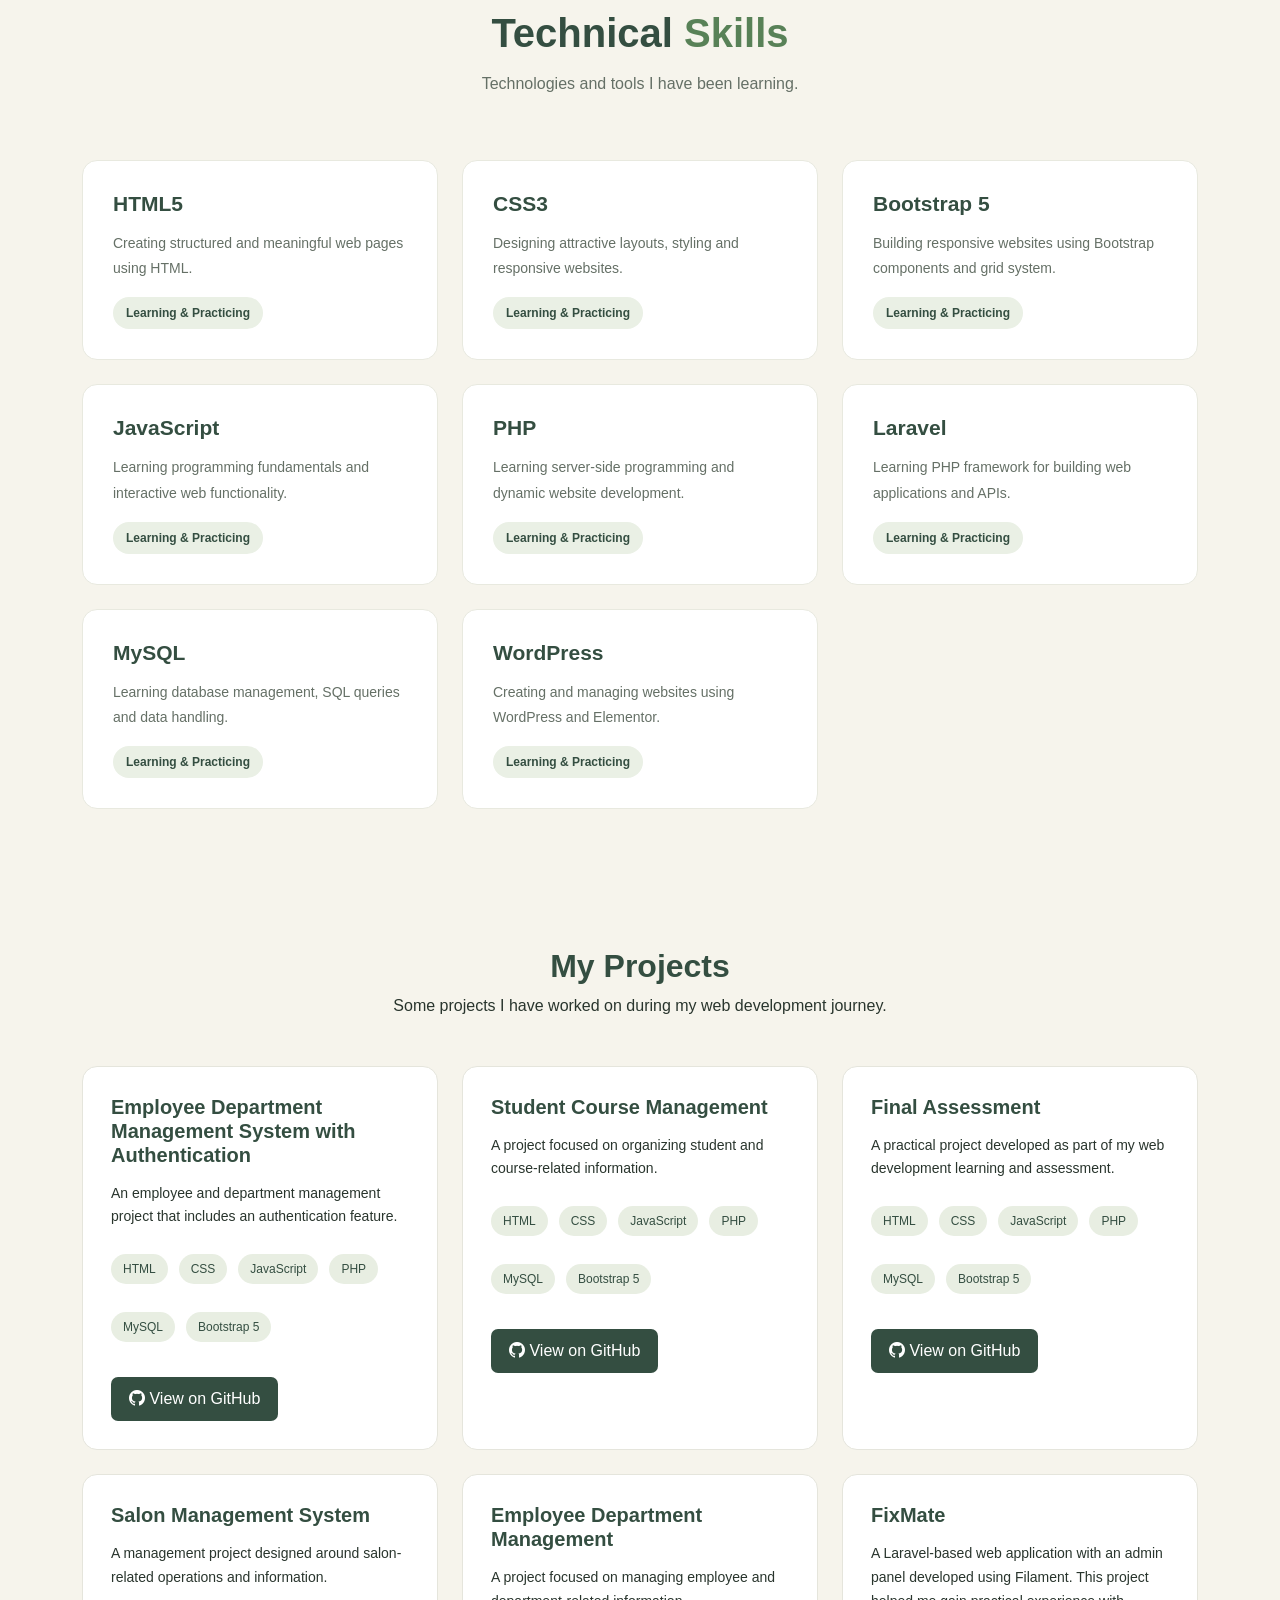
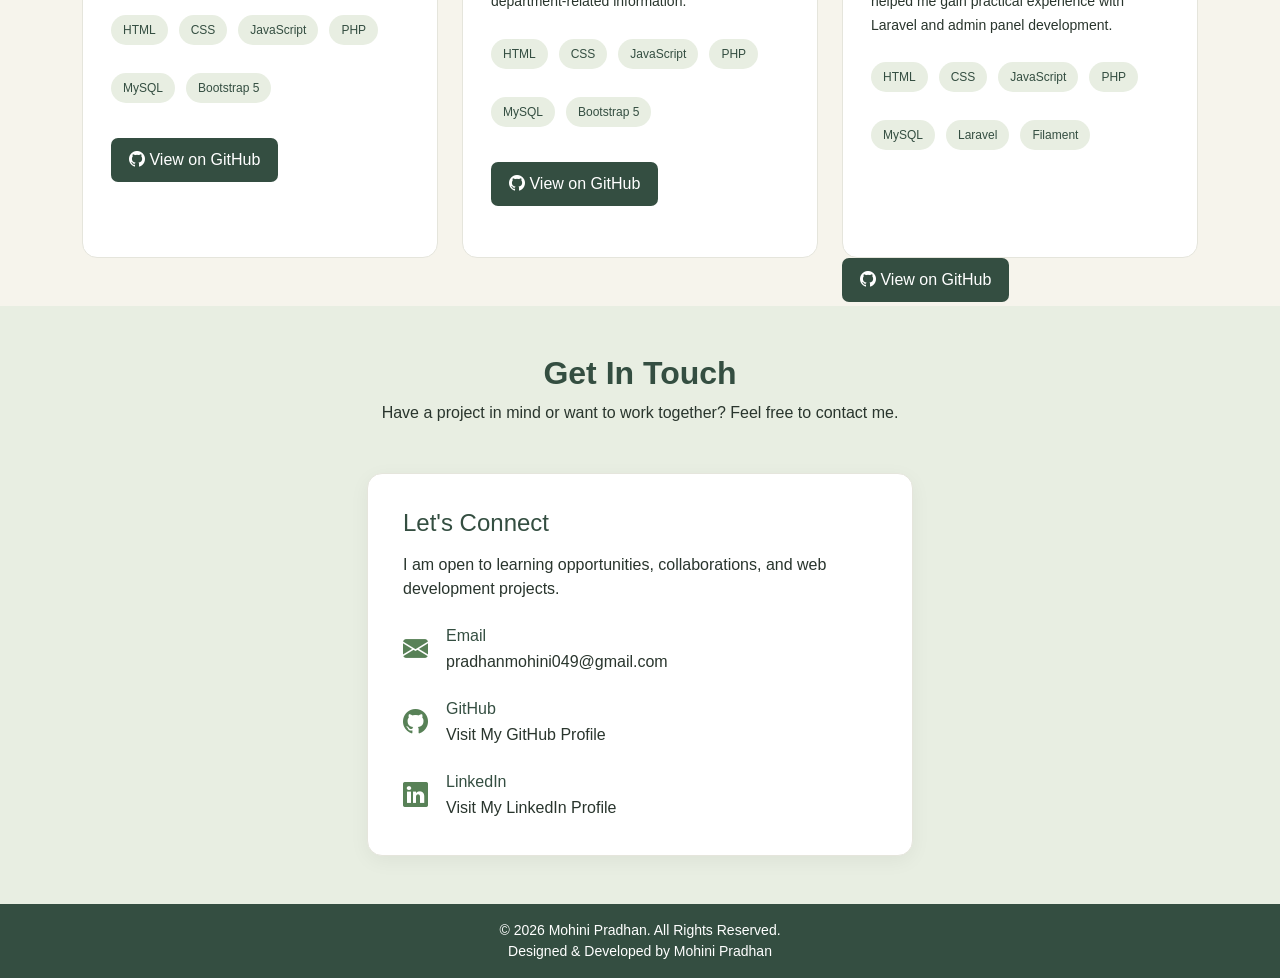
==== commit d2e8d469: "Update fmt.Println message from 'Hello' to 'Goodbye'" ====
--- a/Mohini-Portfolio/index.html
+++ b/Mohini-Portfolio/index.html
@@ -18,7 +18,7 @@
             <div class="container">
 
                 <a class="navbar-brand fw-bold" href="#">
-                    Mohini Pradhan<span>......</span>
+                    Mohini Pradhan<span>.</span>
                 </a>
 
                 <button class="navbar-toggler" type="button"
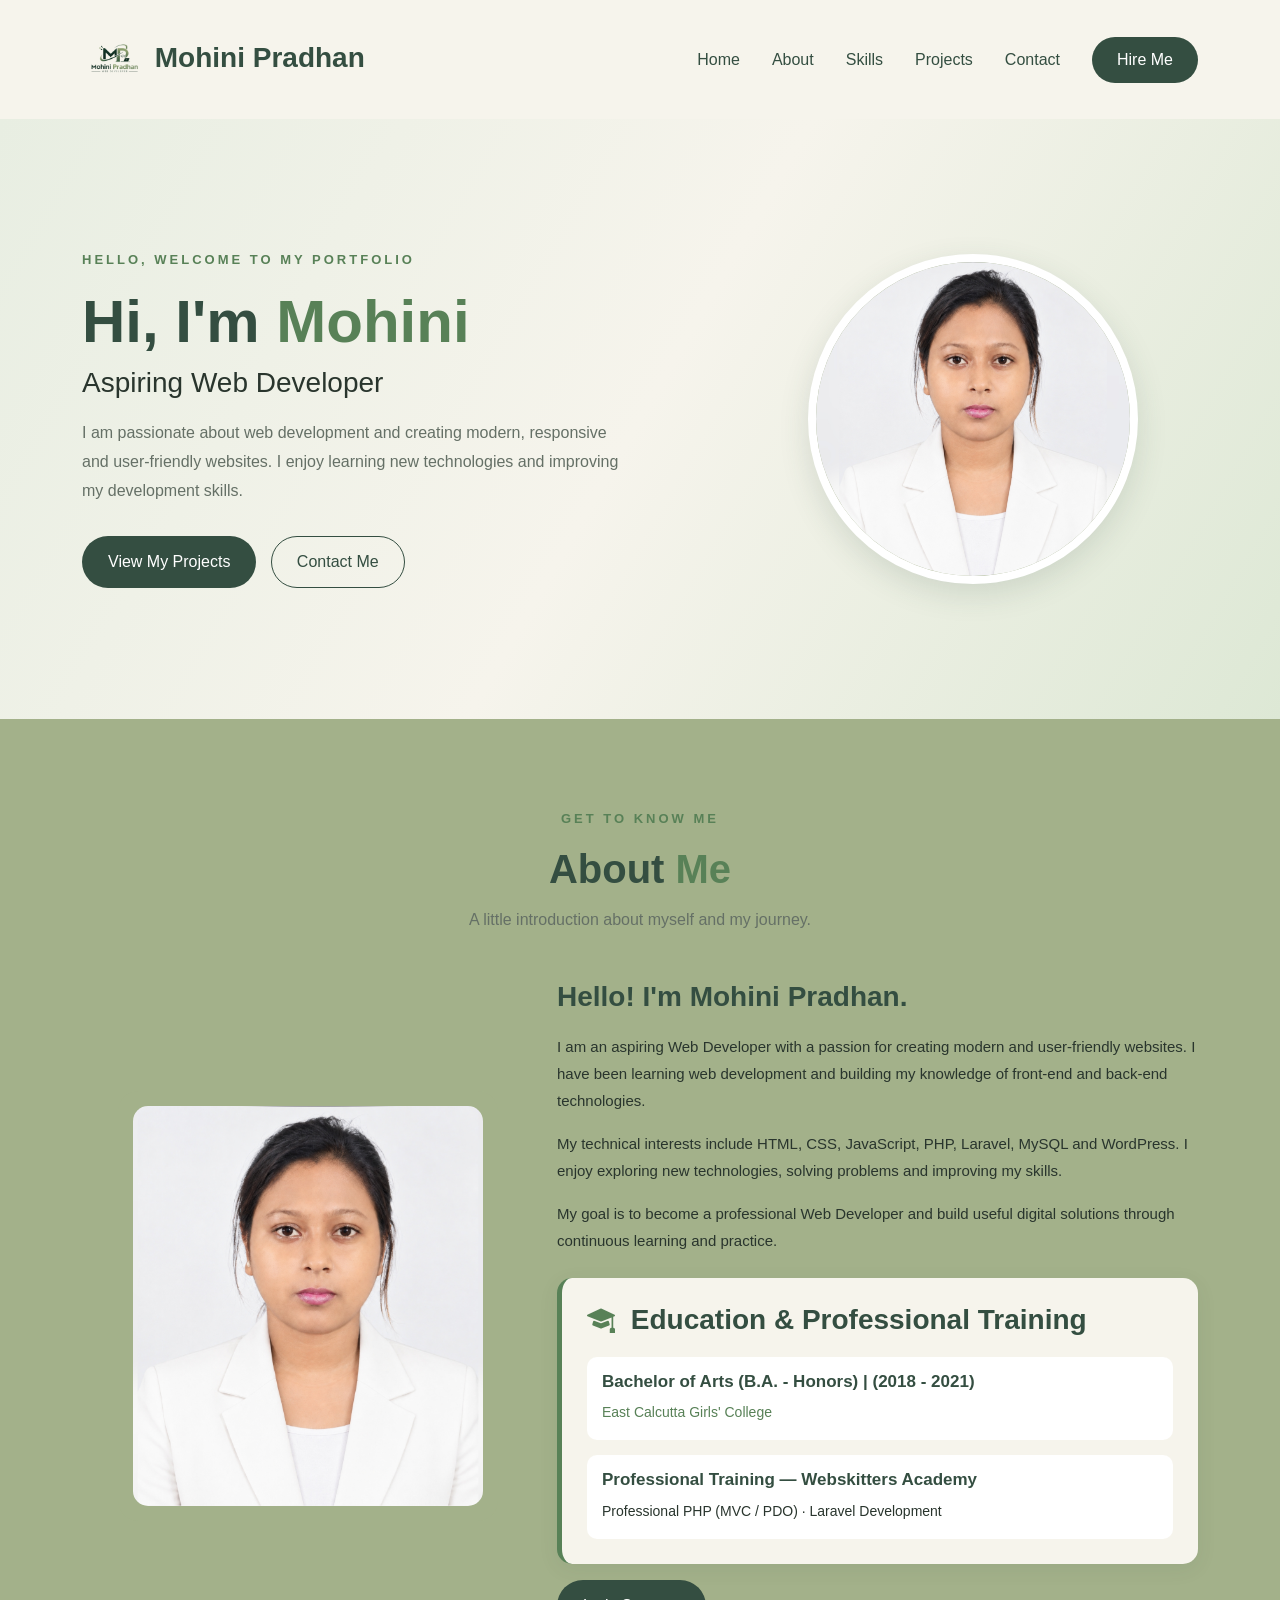
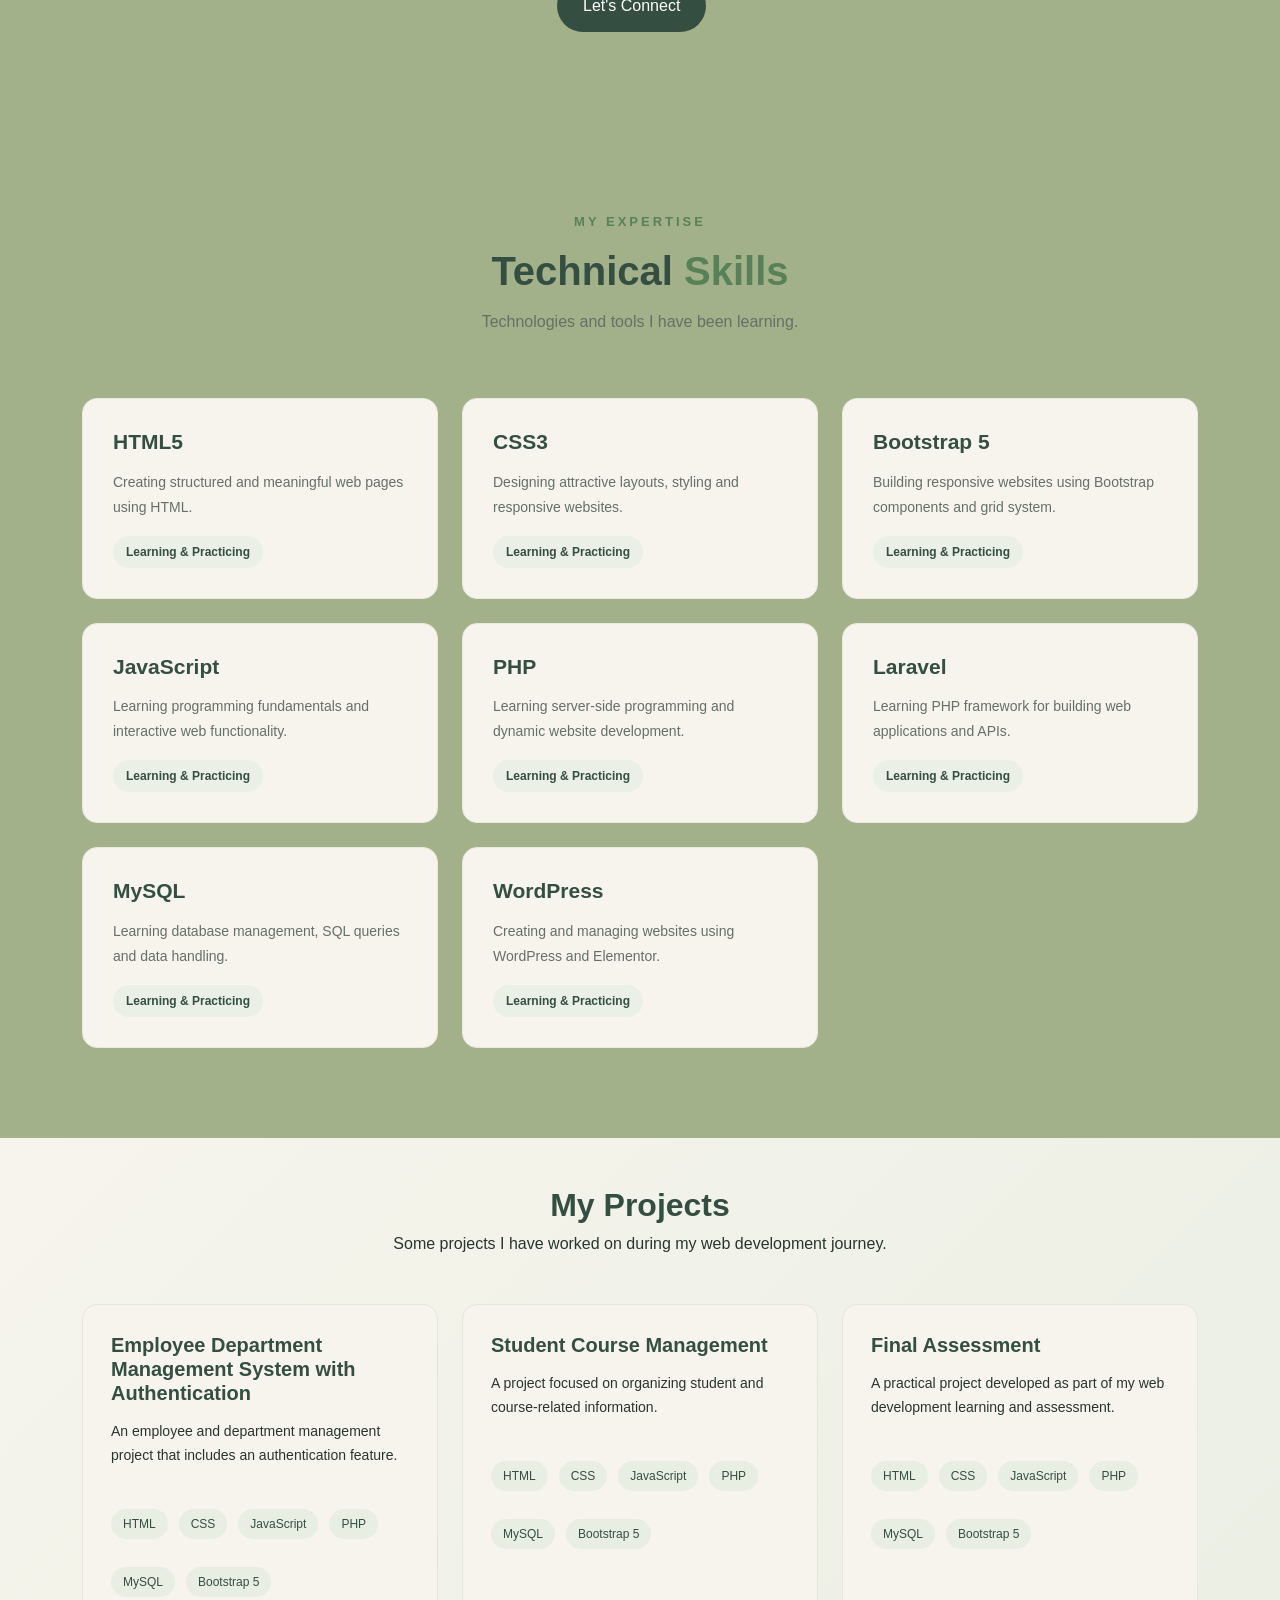
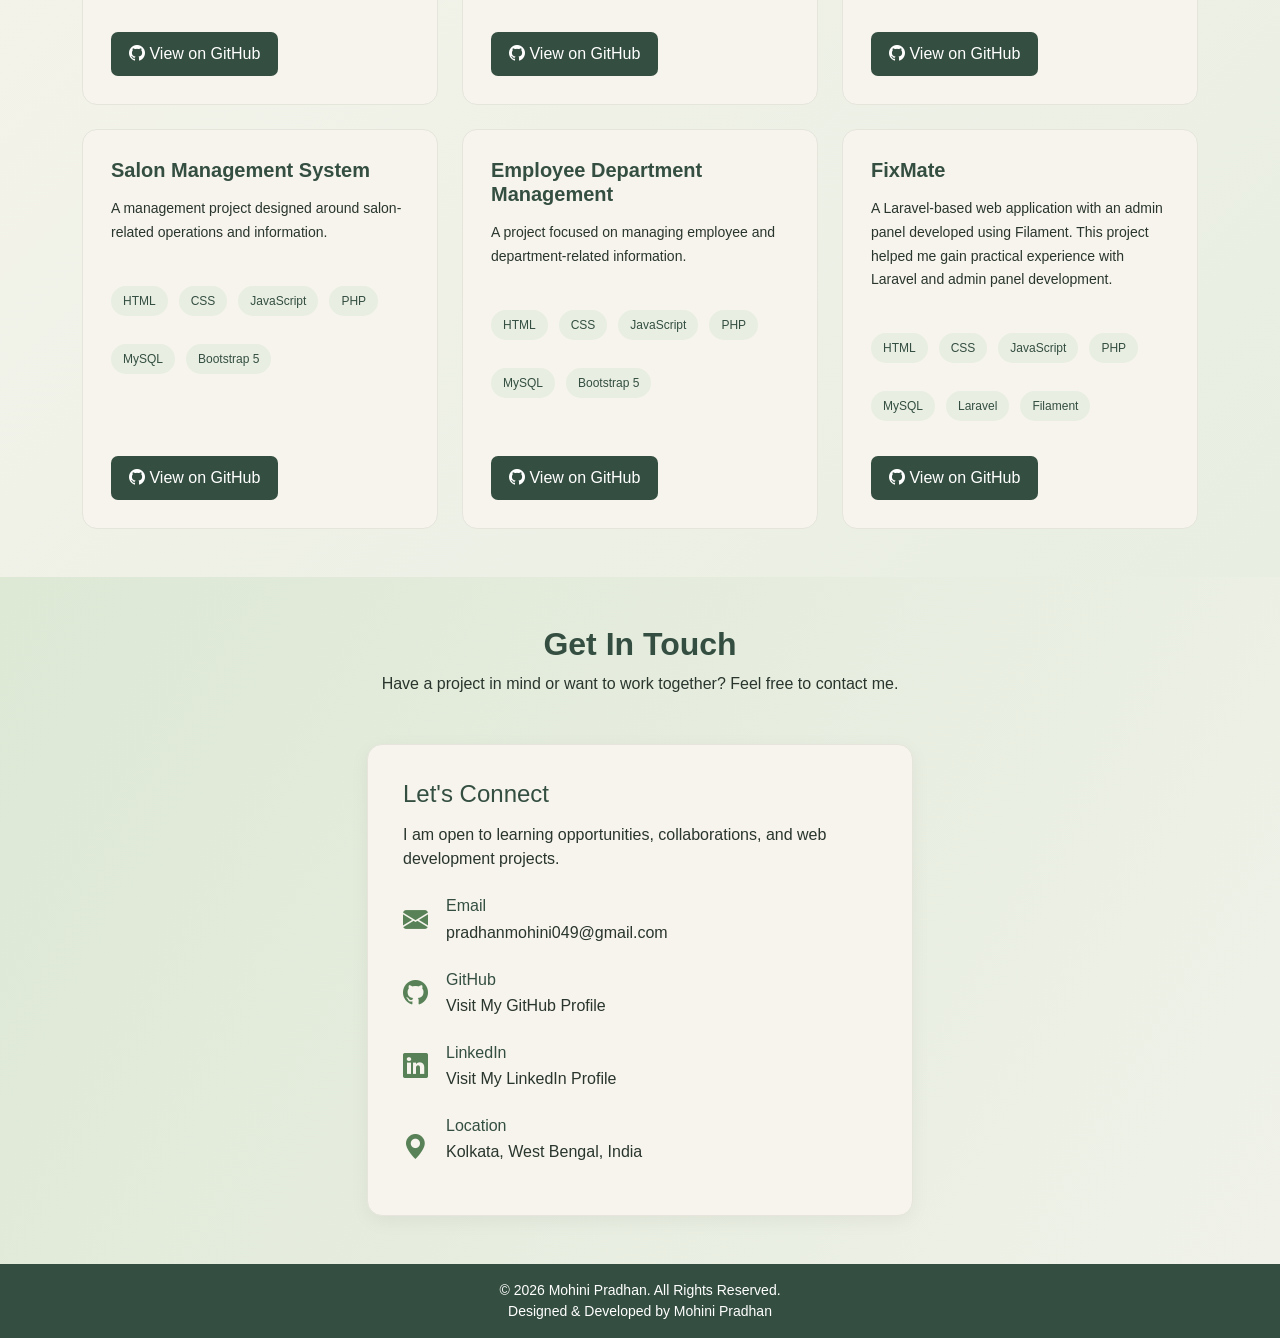
==== commit 10361cee: "Update portfolio design and add new logo" ====
--- a/Mohini-Portfolio/index.html
+++ b/Mohini-Portfolio/index.html
@@ -17,8 +17,10 @@
         <nav class="navbar navbar-expand-lg">
             <div class="container">
 
-                <a class="navbar-brand fw-bold" href="#">
-                    Mohini Pradhan<span>.</span>
+                <a class="navbar-brand fw-bold"  href="#home">
+                    <img src="image/mohini-logo.jpg"
+                        alt="Mohini Pradhan Logo"
+                        class="navbar-logo"> Mohini Pradhan
                 </a>
 
                 <button class="navbar-toggler" type="button"
@@ -176,7 +178,7 @@
                         <p class="about-description">
 
                             My technical interests include HTML, CSS,
-                            JavaScript, PHP, MySQL and WordPress.
+                            JavaScript, PHP, Laravel, MySQL and WordPress.
 
                             I enjoy exploring new technologies,
                             solving problems and improving my skills.
@@ -190,28 +192,31 @@
                             through continuous learning and practice.
 
                         </p>
-
-
-                        <!-- Personal Information -->
-                        <div class="row personal-info">
-
-                            <div class="col-sm-6">
-                                <p><strong>Name:</strong> Mohini Pradhan</p>
-                            </div>
-
-                            <div class="col-sm-6">
-                                <p><strong>Profession:</strong> Aspiring Web Developer</p>
-                            </div>
-
-                            <div class="col-sm-6">
-                                <p><strong>Education:</strong> Bachelor of Arts</p>
-                            </div>
-
-                            <div class="col-sm-6">
-                                <p><strong>Interests:</strong> Web Development</p>
-                            </div>
-
-                        </div>
+                        
+                        <!-- Education & Professional Training -->
+                        <div class="education-box mt-4">
+
+                            <h3 class="education-title">
+                                <i class="bi bi-mortarboard-fill"></i>
+                                Education & Professional Training
+                            </h3>
+
+                            <div class="education-item">
+                                <h5>Bachelor of Arts (B.A. - Honors) | (2018 - 2021)</h5>
+                                <p class="education-institute">
+                                    East Calcutta Girls' College
+                                </p>
+                            </div>  
+
+                            <div class="education-item">
+                                <h5>Professional Training — Webskitters Academy</h5>
+                                <p>
+                                    Professional PHP (MVC / PDO) · Laravel Development
+                                </p>
+                            </div>
+
+                        </div>
+
 
                         <a href="#contact" class="btn primary-btn mt-3">
                             Let's Connect
@@ -246,7 +251,6 @@
 
                 <div class="row g-4 mt-4">
 
-                    <!-- HTML -->
                     <div class="col-md-6 col-lg-4">
 
                         <div class="skill-card">
@@ -264,8 +268,6 @@
 
                     </div>
 
-
-                    <!-- CSS -->
                     <div class="col-md-6 col-lg-4">
 
                         <div class="skill-card">
@@ -283,8 +285,6 @@
 
                     </div>
 
-
-                    <!-- Bootstrap -->
                     <div class="col-md-6 col-lg-4">
 
                         <div class="skill-card">
@@ -302,8 +302,6 @@
 
                     </div>
 
-
-                    <!-- JavaScript -->
                     <div class="col-md-6 col-lg-4">
 
                         <div class="skill-card">
@@ -321,8 +319,6 @@
 
                     </div>
 
-
-                    <!-- PHP -->
                     <div class="col-md-6 col-lg-4">
 
                         <div class="skill-card">
@@ -357,8 +353,6 @@
 
                     </div>
 
-
-                    <!-- MySQL -->
                     <div class="col-md-6 col-lg-4">
 
                         <div class="skill-card">
@@ -376,8 +370,6 @@
 
                     </div>
 
-
-                    <!-- WordPress -->
                     <div class="col-md-6 col-lg-4">
 
                         <div class="skill-card">
@@ -550,7 +542,6 @@
                                 <span>MySQL</span>
                                 <span>Laravel</span>
                                 <span>Filament</span>
-                            </div>
                             </div>
                             <a href="https://github.com/Mohini-Pradhan/FixMate"
                             target="_blank" rel="noopener noreferrer"
@@ -625,6 +616,15 @@
                                 </div>
                             </div>
 
+                            <!-- Location -->
+                            <div class="contact-item">
+                                <i class="bi bi-geo-alt-fill"></i>
+                                <div>
+                                    <h6>Location</h6>
+                                    <p>Kolkata, West Bengal, India</p>
+                                </div>
+                            </div>
+
                         </div>
 
                     </div>
@@ -633,7 +633,6 @@
             </div>
 
         </section>
-
         
         <!-- Footer -->
         <footer class="footer-section text-center py-3">
@@ -647,4 +646,4 @@
 
          <script src="https://cdn.jsdelivr.net/npm/bootstrap@5.3.3/dist/js/bootstrap.bundle.min.js"></script>
     </body>
-</html>
+</html>
--- a/Mohini-Portfolio/style.css
+++ b/Mohini-Portfolio/style.css
@@ -2,7 +2,7 @@
     --ivory: #F6F4EC;
     --sage: #A3B18A;
     --green: #588157;
-    --forest: #344E41;
+    --forest: #344e41;
     --white: #FFFFFF;
     --text: #29352D;
 }
@@ -18,10 +18,7 @@
     color: var(--text);
     font-family: Arial, sans-serif;
 }
-
-
 /* Navbar */
-
 .navbar {
     background-color: var(--ivory);
     padding: 22px 0;
@@ -46,6 +43,12 @@
     color: var(--green);
 }
 
+.navbar-logo {
+    width: 65px;
+    height: 65px;
+    object-fit: contain;
+}
+
 .contact-btn {
     background-color: var(--forest);
     color: white;
@@ -57,10 +60,7 @@
     background-color: var(--green);
     color: white;
 }
-
-
 /* Hero Section */
-
 .hero-section {
     padding: 100px 0;
     min-height: 600px;
@@ -96,10 +96,7 @@
     line-height: 1.8;
     max-width: 550px;
 }
-
-
 /* Hero Buttons */
-
 .hero-buttons {
     margin-top: 30px;
 }
@@ -128,10 +125,7 @@
     background-color: var(--sage);
     color: var(--forest);
 }
-
-
 /* Profile Image */
-
 .profile-image-wrapper {
     background-color: var(--sage);
     border-radius: 50%;
@@ -170,10 +164,7 @@
         height: 260px;
     }
 }
-
-
 /* Common Section Heading */
-
 .section-heading {
     margin-bottom: 40px;
 }
@@ -228,24 +219,10 @@
 }
 
 .about-description {
-    color: #657066;
+    color: #29352D;
     line-height: 1.8;
     font-size: 15px;
 }
-
-.personal-info {
-    margin-top: 20px;
-}
-
-.personal-info p {
-    color: var(--text);
-    font-size: 14px;
-}
-
-.personal-info strong {
-    color: var(--forest);
-}
-
 
 /* Skills Section */
 
@@ -253,10 +230,7 @@
     background-color: var(--ivory);
     padding: 90px 0;
 }
-
-
 /* Skill Cards */
-
 .skill-card {
     background-color: #FFFFFF;
     padding: 30px;
@@ -294,10 +268,7 @@
     font-size: 12px;
     font-weight: 600;
 }
-
-
 /* Projects Section */
-
 .projects-section {
     background-color: #FFFFFF;
     padding: 90px 0;
@@ -352,8 +323,6 @@
     background-color: var(--green);
     color: white;
 }
-
-
 /* Projects Section */
 .projects-section {
     background-color: var(--ivory);
@@ -418,8 +387,6 @@
     background-color: var(--green);
     color: white;
 }
-
-
 /* Contact Section */
 .contact-section {
     background-color: #e8eee2;
@@ -475,3 +442,123 @@
     color: var(--white);
     font-size: 14px;
 }
+
+body {
+    background: linear-gradient(
+        135deg,
+        #F6F4EC 0%,
+        #E8EEE2 50%,
+        #F6F4EC 100%
+    );
+}
+/* Hero Section */
+.hero-section {
+    background: linear-gradient(
+        120deg,
+        #E8EEE2,
+        #F6F4EC,
+        #DDE8D5
+    );
+}
+/* About Section */
+.about-section {
+    background-color: #F0F2E9;
+}
+/* Skills Section */
+.skills-section {
+    background-color: #E5ECDF;
+}
+/* Projects Section */
+.projects-section {
+    background: linear-gradient(
+        135deg,
+        #F6F4EC,
+        #E8EEE2
+    );
+}
+/* Contact Section */
+.contact-section {
+    background: linear-gradient(
+        120deg,
+        #DDE8D5,
+        #F0F2E9
+    );
+}
+
+body {
+    background-color: #A3B18A;
+}
+
+.hero-section,
+.about-section,
+.skills-section,
+.projects-section,
+.contact-section {
+    background-color: #A3B18A;
+}
+
+.project-card,
+.contact-card,
+.skill-card {
+    background-color: #F6F4EC;
+}
+
+.project-card {
+    display: flex;
+    flex-direction: column;
+    height: 100%;
+}
+
+.project-card .github-btn {
+    margin-top: auto;
+    align-self: flex-start;
+}
+
+.education-box {
+    background-color: var(--ivory);
+    padding: 25px;
+    border-radius: 15px;
+    border-left: 5px solid var(--green);
+    box-shadow: 0 5px 20px rgba(52, 78, 65, 0.08);
+}
+
+.education-title {
+    color: var(--forest);
+    font-size: 22px;
+    font-weight: 700;
+    margin-bottom: 25px;
+}
+
+.education-title i {
+    color: var(--green);
+    margin-right: 8px;
+}
+
+.education-item {
+    padding: 15px;
+    background-color: var(--white);
+    border-radius: 10px;
+    margin-bottom: 15px;
+}
+
+.education-item:last-child {
+    margin-bottom: 0;
+}
+
+.education-item h5 {
+    color: var(--forest);
+    font-size: 17px;
+    font-weight: 700;
+    margin-bottom: 8px;
+}
+
+.education-item p {
+    color: var(--text);
+    font-size: 14px;
+    line-height: 1.8;
+    margin-bottom: 0;
+}
+
+.education-institute {
+    color: var(--green) !important;
+}
